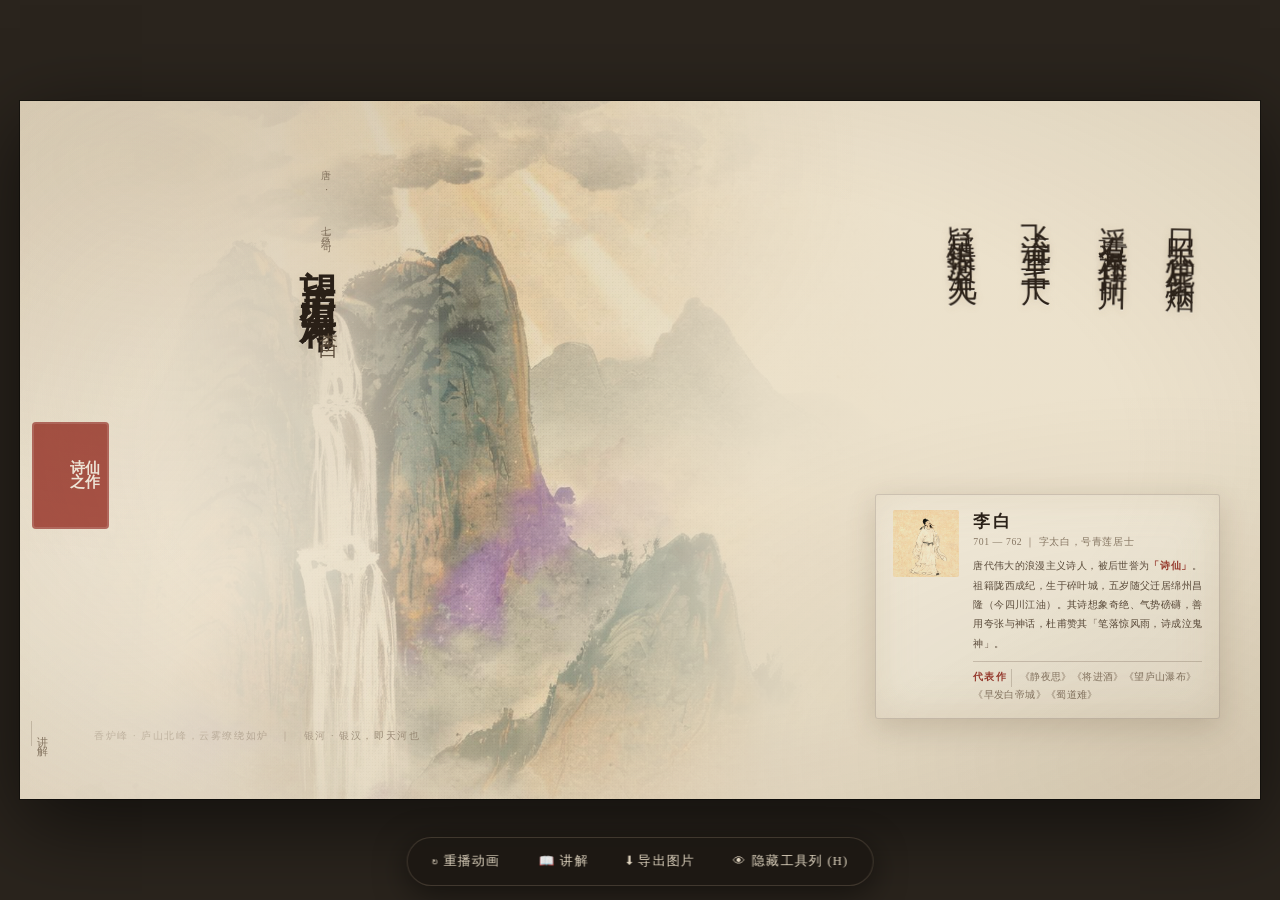
==== index.html @ 8232c8f0 "feat: 中国古诗词展示页面 —— AI 出图 + CSS 竖排 + 内联物理引擎 ## 页面 - 单文件 index.html，无构建、无依赖，浏览器打开即用 - 国潮宣纸质感水墨插画（Douba" ====
<!DOCTYPE html>
<html lang="zh-CN">
<head>
<meta charset="UTF-8">
<meta name="viewport" content="width=device-width, initial-scale=1.0">
<link rel="icon" type="image/png" href="favicon.png">
<title>望庐山瀑布 · 唐·李白</title>
<style>
/* ══════════════════════════════════════════════════════════
   《望庐山瀑布》古诗学习页面
   复刻风格：国潮宣纸质感水墨插画 + 传统竖排排版
   生成方式：Doubao-Seedream 5.0 出图 + HTML/CSS 合成
   ══════════════════════════════════════════════════════════ */

@font-face { font-family: 'NotoSerifSC'; src: local('Noto Serif CJK SC'), local('Noto Serif CJK SC Regular'); }

:root {
  --ink:        #2b2118;   /* 主墨色 */
  --ink-light:  #5c4d3c;   /* 浅墨 */
  --ink-faint:  #8a7a66;   /* 淡墨 */
  --paper:      #ece2cd;   /* 宣纸米黄 */
  --paper-warm: #e8dcc4;
  --seal:       #9c3b2e;   /* 朱砂印泥 */
  --gold:       #b08d4f;   /* 赭金 */
  --line:       rgba(80, 62, 44, 0.22);
}

* { margin: 0; padding: 0; box-sizing: border-box; }

html, body {
  width: 100%;
  background: #2a241d;
  font-family: 'SimSun', '宋体', 'Songti SC', 'STSong', 'Noto Serif CJK SC', 'Noto Serif SC', serif;
  -webkit-font-smoothing: antialiased;
}
/* 只有 body 负责居中，html 不设 min-height（否则会多出滚动余量） */
body {
  min-height: 100vh;
  display: flex; align-items: center; justify-content: center;
  padding: 20px;
  overflow-x: hidden;
}

/* ── 主画布：16:9 古籍横卷 ────────────────────────────── */
.stage {
  position: relative;
  /* 同时受宽和高约束：既能铺满宽屏，也不至于在矮屏上溢出 */
  width: min(1600px, 100%, (100vh - 40px) * 16 / 9);
  aspect-ratio: 16 / 9;
  background: var(--paper);
  overflow: hidden;
  box-shadow: 0 24px 80px rgba(0,0,0,.6), 0 0 0 1px rgba(0,0,0,.4);
  /* 宣纸颗粒纹理 */
  background-image:
    radial-gradient(rgba(140,120,90,.09) 1px, transparent 1px),
    radial-gradient(rgba(160,140,110,.07) 1px, transparent 1px),
    linear-gradient(105deg, rgba(214,199,172,.5), rgba(236,226,205,.2) 40%, rgba(216,200,172,.45));
  background-size: 3px 3px, 7px 7px, 100% 100%;
  background-position: 0 0, 2px 3px, 0 0;
}

/* 纸张纤维 + 做旧晕染 */
.stage::before {
  content: ''; position: absolute; inset: 0; pointer-events: none; z-index: 6;
  background:
    radial-gradient(ellipse at 12% 8%,  rgba(150,120,80,.16), transparent 45%),
    radial-gradient(ellipse at 92% 96%, rgba(120,100,70,.14), transparent 40%),
    radial-gradient(ellipse at 50% 50%, transparent 55%, rgba(120,100,70,.10) 100%);
  mix-blend-mode: multiply;
}

/* ── 插画层 ──────────────────────────────────────────── */
.art {
  position: absolute; inset: 0; z-index: 1;
  background-image: url('assets/main2.jpeg');
  background-size: 118% auto;          /* 放大并右移，把山峰主体推到中右 */
  background-position: 58% 34%;
  /* 让插画与纸张融为一体 */
  opacity: .92;
  mix-blend-mode: multiply;
  /* Ken Burns 缓慢推近 */
  animation: kenburns 38s ease-in-out infinite alternate;
}
@keyframes kenburns {
  from { transform: scale(1)     translate(0, 0); }
  to   { transform: scale(1.045) translate(-0.5%, -0.7%); }
}

/* 插画左缘渐隐（给标题让位）＋ 右半渐隐（给诗句让位） */
.art-veil {
  position: absolute; inset: 0; z-index: 2; pointer-events: none;
  background:
    linear-gradient(to right,
      rgba(236,226,205,.97) 0%,
      rgba(236,226,205,.86) 12%,
      rgba(236,226,205,.40) 24%,
      transparent 36%,
      transparent 40%,
      rgba(236,226,205,.45) 50%,
      rgba(236,226,205,.86) 60%,
      rgba(236,226,205,.97) 72%,
      rgba(236,226,205,.99) 100%),
    linear-gradient(to bottom,
      rgba(236,226,205,.45) 0%, transparent 13%,
      transparent 84%, rgba(236,226,205,.45) 100%);
}

/* ── 内容容器 ────────────────────────────────────────── */
.content { position: absolute; inset: 0; z-index: 5; display: flex; }

/* ══ 左区：标题落款区 ═════════════════════════════════ */
.left-panel {
  flex: 0 0 26%;
  padding: 4.6% 0 0 3.4%;
  display: flex; flex-direction: column;
  position: relative;
  z-index: 2;
}
/* 标题区背后的柔化纸色衬底，保证在插画上仍清晰 */
.left-panel::before {
  content: ''; position: absolute; inset: -12% -30% -10% -8%;
  background: radial-gradient(ellipse at 30% 42%, rgba(238,229,211,.90) 0%, rgba(238,229,211,.72) 42%, rgba(238,229,211,0) 78%);
  pointer-events: none; z-index: -1;
}

/* 竖排标题 */
.title-block { writing-mode: vertical-rl; text-orientation: upright; display: flex; gap: 0; }
.title-main {
  font-size: clamp(26px, 2.9vw, 48px);
  font-weight: 700;
  letter-spacing: .30em;
  color: var(--ink);
  text-shadow: 0 1px 0 rgba(255,255,255,.35), 0 2px 8px rgba(120,95,60,.14);
}
.title-sub {
  font-size: clamp(10px, 0.82vw, 14px);
  letter-spacing: .55em;
  color: var(--ink-faint);
  margin-right: .9em;
  align-self: flex-start;
  padding-top: .3em;
}

/* 作者落款 */
.author-line {
  writing-mode: vertical-rl;
  margin-top: 1.1em;
  font-size: clamp(15px, 1.5vw, 24px);
  letter-spacing: .42em;
  color: var(--ink-light);
}

/* 朱砂印章 */
.seal {
  position: absolute;
  left: 3.6%; top: 46%;
  width: clamp(38px, 3.9vw, 62px);
  aspect-ratio: 1;
  background: var(--seal);
  border-radius: 4px;
  display: grid; grid-template-columns: 1fr 1fr; gap: 0;
  padding: 12%;
  box-shadow: inset 0 0 0 2px rgba(255,255,255,.14);
  opacity: .86;
  z-index: 3;
}
.seal span {
  font-size: clamp(11px, 1.15vw, 19px);
  font-weight: 700;
  color: #f4ece0;
  display: flex; align-items: center; justify-content: center;
  line-height: 1;
}

/* ══ 右区：竖排诗句 ═══════════════════════════════════ */
.right-panel {
  flex: 1;
  padding: 8.2% 5.2% 0 0;
  display: flex; flex-direction: column; align-items: flex-end;
  justify-content: flex-start;
}

/* 诗句容器：4 列并排，从右往左读 */
.poem {
  display: flex;
  flex-direction: row-reverse;   /* 第一列在最右 */
  align-items: flex-start;
  gap: clamp(16px, 2.2vw, 42px); /* 列间距 */
}
/* 每列 = 一句诗 —— 可独立拖拽的物理单元 */
.col {
  display: flex;
  flex-direction: column;
  gap: 0;
  cursor: grab;
  user-select: none;
  touch-action: none;            /* 触屏可拖 */
  will-change: transform;
  transform-origin: 50% 50%;
  /* 拖拽时抬起的手感 */
  transition: filter .3s ease;
}
.col:hover { filter: drop-shadow(0 4px 12px rgba(120,95,60,.30)); }
.col.dragging { cursor: grabbing; filter: drop-shadow(0 10px 26px rgba(90,70,45,.42)); }
.col.dragging .line { animation: none; }   /* 拖拽时停掉浮现动画，避免冲突 */

.line {
  writing-mode: vertical-rl;     /* 单行竖排 */
  text-orientation: upright;
  font-size: clamp(22px, 2.35vw, 40px);
  letter-spacing: .30em;
  color: var(--ink);
  font-weight: 500;
  text-shadow: 0 1px 0 rgba(255,255,255,.45), 0 2px 10px rgba(140,110,70,.16);
  pointer-events: none;          /* 事件交给 .col 处理 */
}
/* 入场浮现动画（用 class 控制，避免与拖拽 transform 冲突） */
.line.ink-in {
  animation: inkIn .88s cubic-bezier(.22,.68,.36,1) both;
}
.col:nth-child(1) .line.ink-in { animation-delay: .35s; }
.col:nth-child(2) .line.ink-in { animation-delay: .95s; }
.col:nth-child(3) .line.ink-in { animation-delay: 1.55s; }
.col:nth-child(4) .line.ink-in { animation-delay: 2.15s; }

@keyframes inkIn {
  from { opacity: 0; filter: blur(7px); transform: translateY(-9px); }
  to   { opacity: 1; filter: blur(0);   transform: translateY(0); }
}

/* 诗句下标小字注释 */
.gloss {
  position: absolute;
  left: 3.4%; bottom: 7.5%;
  margin-left: 3.2em;                 /* 让开「讲解」按钮 */
  font-size: clamp(10px, 0.78vw, 13px);
  letter-spacing: .16em;
  color: var(--ink-faint);
  opacity: .8;
  line-height: 2;
  text-align: left;
  z-index: 3;
}

/* ══ 作者信息卡（右下 / 悬浮） ════════════════════════ */
.author-card {
  position: absolute;
  right: 3.2%; bottom: 6.5%;
  /* 桌面底部要留出居中工具列的高度，避免被压住 */
  margin-bottom: 34px;
  width: clamp(280px, 27vw, 440px);
  background: rgba(244, 236, 220, .94);
  border: 1px solid var(--line);
  border-radius: 3px;
  padding: 15px 17px 14px;
  box-shadow: 0 8px 30px rgba(90,70,45,.20), inset 0 0 40px rgba(200,180,145,.28);
  backdrop-filter: blur(3px);
  display: flex; gap: 14px;
  z-index: 4;
  opacity: 0;
  animation: cardIn .9s cubic-bezier(.22,.68,.36,1) 2.1s both;
}
/* 矮屏（≤780px 高，如 720p 笔记本）卡片再抬高一点 */
@media (max-height: 780px) and (min-width: 901px) {
  .author-card { bottom: 3%; margin-bottom: 46px; }
  .gloss { bottom: 2.5%; }
}
@keyframes cardIn {
  from { opacity: 0; transform: translateY(14px); }
  to   { opacity: 1; transform: translateY(0); }
}

.author-card img {
  width: clamp(52px, 5.2vw, 84px);
  height: auto;
  align-self: flex-start;
  filter: sepia(.12) contrast(1.03);
  /* 画像溶进纸面 */
  mix-blend-mode: multiply;
  border-radius: 2px;
  flex-shrink: 0;
}

.author-meta { flex: 1; min-width: 0; }
.author-name {
  font-size: clamp(15px, 1.32vw, 21px);
  font-weight: 700;
  letter-spacing: .14em;
  color: var(--ink);
  margin-bottom: 3px;
}
.author-dates {
  font-size: clamp(9.5px, 0.76vw, 11.5px);
  letter-spacing: .06em;
  color: var(--ink-faint);
  margin-bottom: 7px;
}
.author-desc {
  font-size: clamp(10px, 0.80vw, 12.5px);
  line-height: 1.9;
  color: var(--ink-light);
  letter-spacing: .03em;
  text-align: justify;
  margin-bottom: 8px;
}
.author-desc b {
  color: var(--seal);
  font-weight: 700;
  letter-spacing: .06em;
}
/* 代表作一行 */
.author-works {
  font-size: clamp(9.5px, 0.74vw, 11.5px);
  line-height: 1.85;
  color: var(--ink-faint);
  letter-spacing: .04em;
  padding-top: 7px;
  border-top: 1px solid var(--line);
}
.works-label {
  display: inline-block;
  color: var(--seal);
  font-weight: 700;
  letter-spacing: .12em;
  margin-right: .5em;
  padding-right: .5em;
  border-right: 1px solid var(--line);
}

/* ── 讲解文案收起在左下（点击展开） ─────────────────── */
.notes-toggle {
  position: absolute; left: 3.4%; bottom: 7.5%;
  writing-mode: vertical-rl;
  font-size: clamp(11px, 0.86vw, 14px);
  letter-spacing: .34em;
  color: var(--ink-faint);
  cursor: pointer;
  user-select: none;
  padding: .5em .3em;
  border-left: 1px solid var(--line);
  transition: color .25s, border-color .25s;
  z-index: 3;
}
.notes-toggle:hover { color: var(--seal); border-color: var(--seal); }

.notes-panel {
  position: absolute; inset: 0; z-index: 20;
  background: rgba(238, 229, 211, .985);
  padding: 4.5% 5.5%;
  overflow-y: auto;
  opacity: 0; visibility: hidden;
  transition: opacity .42s ease, visibility .42s;
}
.notes-panel.show { opacity: 1; visibility: visible; }

.notes-inner { max-width: 1180px; margin: 0 auto; }

.notes-title {
  font-size: clamp(19px, 1.85vw, 30px);
  font-weight: 700; letter-spacing: .22em;
  color: var(--ink);
  border-bottom: 2px solid var(--line);
  padding-bottom: .5em; margin-bottom: 1.5em;
}
.notes-grid {
  display: grid;
  grid-template-columns: repeat(auto-fit, minmax(250px, 1fr));
  gap: 1.6em 2.4em;
}
.note-item h4 {
  font-size: clamp(13px, 1.06vw, 16px);
  color: var(--seal);
  letter-spacing: .18em;
  margin-bottom: .55em;
  font-weight: 700;
}
.note-item h4::before { content: '▪ '; color: var(--gold); }
.note-item p {
  font-size: clamp(12px, 0.98vw, 14.5px);
  line-height: 2.05;
  color: var(--ink-light);
  letter-spacing: .035em;
  text-align: justify;
}
.note-item p em {
  font-style: normal; color: var(--ink);
  font-weight: 600;
  border-bottom: 1px solid rgba(176,141,79,.5);
}

.notes-close {
  position: absolute; top: 3.2%; right: 3.4%;
  font-size: clamp(13px, 1.05vw, 17px);
  letter-spacing: .2em;
  color: var(--ink-faint);
  cursor: pointer; user-select: none;
  padding: .35em .8em;
  border: 1px solid var(--line);
  border-radius: 2px;
  background: transparent;
  font-family: inherit;
  transition: all .24s;
}
.notes-close:hover { color: var(--seal); border-color: var(--seal); background: rgba(156,59,46,.06); }

/* ── 底部操作栏（页面工具，不参与录屏画面） ─────────── */
.toolbar {
  position: fixed; bottom: 14px; left: 50%; transform: translateX(-50%);
  z-index: 100;
  display: flex; gap: 8px;
  background: rgba(28,24,19,.86);
  border: 1px solid rgba(190,170,140,.22);
  border-radius: 999px;
  padding: 7px 9px;
  backdrop-filter: blur(10px);
  box-shadow: 0 8px 32px rgba(0,0,0,.5);
  transition: opacity .35s;
}
.toolbar.hide { opacity: 0; pointer-events: none; }
.toolbar button {
  font-family: inherit;
  font-size: 12.5px; letter-spacing: .1em;
  color: #e0d5c0;
  background: transparent;
  border: none; border-radius: 999px;
  padding: 8px 15px;
  cursor: pointer;
  transition: all .22s;
  white-space: nowrap;
}
.toolbar button:hover { background: rgba(190,160,110,.20); color: #fff; }
.toolbar button.active { background: rgba(176,141,79,.32); color: #fff; }

/* ══════════════════════════════════════════════════════════
   响应式
   ──────────────────────────────────────────────────────────
   ≥901px  : 横版（原桌面布局）
   ≤900px  : 竖版重排 —— 插画在上、诗句居中、作者卡在下
   ≤480px  : 小屏微调（字号/间距收紧）
   ══════════════════════════════════════════════════════════ */

/* ── 平板 / 手机（竖版重排） ── */
@media (max-width: 900px) {
  html, body { padding: 0; align-items: flex-start; }

  /* 舞台改为竖版，高度跟随内容，不再锁 9:16 */
  .stage {
    width: 100%;
    aspect-ratio: auto;
    min-height: 100vh;
    min-height: 100dvh;              /* 移动端地址栏兼容 */
    box-shadow: none;
    border-radius: 0;
    display: flex;
    flex-direction: column;
  }

  /* 插画铺满整个背景，重心上移 */
  .art {
    background-size: cover;
    background-position: 62% 18%;
    opacity: .85;
  }
  /* 竖版：上下渐隐，中部留白给文字 */
  .art-veil {
    background:
      linear-gradient(to bottom,
        rgba(236,226,205,.62) 0%,
        rgba(236,226,205,.30) 18%,
        rgba(236,226,205,.58) 42%,
        rgba(236,226,205,.90) 68%,
        rgba(236,226,205,.97) 100%),
      linear-gradient(to right,
        rgba(236,226,205,.22), transparent 30%, transparent 70%, rgba(236,226,205,.22));
  }

  /* 内容层改为纵向流式，不再绝对撑满 */
  .content {
    position: relative;
    inset: auto;
    display: block;
    padding: 0;
  }

  /* ── 左区 → 顶部标题区（横排居中） ── */
  .left-panel {
    flex: none;
    padding: 11vh 7vw 0;
    align-items: center;
    text-align: center;
    display: block;
  }
  .left-panel::before { inset: -20% -10% -20% -10%; }
  .title-block {
    writing-mode: horizontal-tb;      /* 竖排 → 横排 */
    text-orientation: mixed;
    justify-content: center;
    margin-bottom: 14px;
  }
  .title-main {
    font-size: clamp(30px, 8.6vw, 46px);
    letter-spacing: .14em;
    /* 竖排时的 letter-spacing 会让末字偏移，横排时补回来 */
    padding-left: .14em;
    white-space: nowrap;              /* 绝不允许标题折行 */
  }
  .title-sub {
    writing-mode: horizontal-tb;
    font-size: clamp(11px, 2.6vw, 14px);
    letter-spacing: .32em;
    margin: 0 0 8px;
    padding: 0;
    align-self: auto;
  }
  .author-line {
    writing-mode: horizontal-tb;
    margin-top: 0;
    font-size: clamp(14px, 3.6vw, 18px);
    letter-spacing: .32em;
    padding-left: .32em;
    display: block;
  }

  /* 印章：竖版下移到标题下方右侧，避开标题文字 */
  .seal {
    position: absolute;
    left: auto; right: 8vw; top: 14vh;
    width: clamp(38px, 10vw, 50px);
    opacity: .82;
  }
  .seal span { font-size: clamp(11px, 2.9vw, 14px); }

  /* 讲解按钮：标题下方居中 */
  .notes-toggle {
    position: static;
    left: auto; bottom: auto;
    margin: 16px auto 0;
    display: inline-block;
    font-size: 13px;
    padding: 8px 20px;
  }

  /* ── 右区 → 诗句区（竖排，居中，4 列并排） ── */
  .right-panel {
    flex: none;
    padding: 3.5vh 4vw 2vh;
    align-items: center;
    justify-content: center;
    display: flex;
  }
  .poem {
    gap: clamp(10px, 3.4vw, 26px);
    justify-content: center;
    /* 竖版下诗句整体上移一点，避开下方作者卡 */
    padding: 0;
  }
  .line {
    font-size: clamp(21px, 6.2vw, 34px);
    letter-spacing: .26em;
    /* 竖排首字与末字对齐修正 */
    padding-top: .26em;
  }
  /* 入场动画延迟缩短（小屏等待感太强） */
  .col:nth-child(1) .line.ink-in { animation-delay: .20s; }
  .col:nth-child(2) .line.ink-in { animation-delay: .55s; }
  .col:nth-child(3) .line.ink-in { animation-delay: .90s; }
  .col:nth-child(4) .line.ink-in { animation-delay: 1.25s; }

  /* ── 作者卡 → 底部通栏 ── */
  .author-card {
    position: relative;
    inset: auto;
    left: auto; right: auto; bottom: auto;
    width: auto;
    /* 底部留出工具列高度（约 56px）+ 安全区，避免被浮动工具列压住 */
    margin: 4.5vh 6vw calc(72px + env(safe-area-inset-bottom, 0px));
    padding: 14px 15px 13px;
    gap: 12px;
    opacity: 1;                        /* 移动端不做延迟动画，避免空白 */
    animation: cardInMobile .6s ease .3s both;
  }
  .author-card img {
    width: clamp(58px, 17vw, 76px);
  }
  .author-name { font-size: clamp(16px, 4.4vw, 19px); }
  .author-dates { font-size: clamp(10px, 2.7vw, 12px); }
  .author-desc {
    font-size: clamp(11px, 3.1vw, 13px);
    line-height: 1.85;
    text-align: left;                  /* 小屏两端对齐会拉出大空隙 */
  }
  .author-works { font-size: clamp(10px, 2.7vw, 12px); }

  /* ── 注解小字 → 作者卡上方（作为诗句脚注，紧贴卡片） ── */
  .gloss {
    position: static;
    margin: 2.5vh 6vw 10px;
    text-align: center;
    font-size: clamp(10px, 2.6vw, 12px);
    letter-spacing: .08em;
    line-height: 1.9;
    opacity: .72;
  }
  /* 作者卡：底部留够固定工具列（46px 圆钮 + 14px 边距）的安全距离 */
  .author-card {
    margin: 0 6vw calc(76px + env(safe-area-inset-bottom, 0px));
  }

  /* 讲解面板：移动端全屏 */
  .notes-panel { padding: 22px 18px 40px; }
  .notes-inner { max-height: none; }
  .notes-grid { grid-template-columns: 1fr; gap: 14px; }
  .notes-title { font-size: clamp(19px, 5.4vw, 24px); }
  .note-item h4 { font-size: clamp(14px, 3.9vw, 16px); }
  .note-item p { font-size: clamp(12px, 3.3vw, 14px); line-height: 1.95; text-align: left; }

  /* 工具列：移动端默认收起成一个小圆钮，点开才展开
     —— 避免 fixed 悬浮层压住滚动中的内容 */
  .toolbar {
    left: auto;
    right: 14px;
    bottom: calc(14px + env(safe-area-inset-bottom, 0px));
    transform: none;
    padding: 0;
    width: 46px; height: 46px;
    border-radius: 50%;
    overflow: hidden;
    justify-content: center;
    align-items: center;
    gap: 0;
    transition: width .28s cubic-bezier(.4,0,.2,1),
                height .28s cubic-bezier(.4,0,.2,1),
                border-radius .28s ease, opacity .3s;
  }
  /* 展开态 */
  .toolbar.open {
    width: auto; height: auto;
    border-radius: 999px;
    padding: 7px 10px;
    gap: 4px;
    max-width: calc(100vw - 24px);
    flex-wrap: wrap;
    justify-content: flex-end;
  }
  .toolbar button {
    font-size: 12px;
    padding: 8px 12px;
    letter-spacing: .04em;
  }
  /* 收起态：只显示"隐藏工具列"作为开合钮 */
  .toolbar:not(.open) button { display: none; }
  .toolbar:not(.open) button#btnHide { display: block; padding: 0; width: 46px; height: 46px;
    border-radius: 50%; font-size: 19px; line-height: 1; }
  .toolbar:not(.open) button#btnHide::after { content: '⚙'; }
  .toolbar:not(.open) button#btnHide { font-size: 0; }
  .toolbar.open button#btnHide { font-size: 12px; }
  /* 展开态里的关闭按钮改文案 */
  .toolbar.open #btnHide { order: 99; }
}

@keyframes cardInMobile {
  from { opacity: 0; transform: translateY(16px); }
  to   { opacity: 1; transform: translateY(0); }
}

/* ── 小屏手机微调 ── */
@media (max-width: 480px) {
  .left-panel { padding-top: 9vh; }
  .title-main { font-size: clamp(28px, 8.2vw, 38px); }
  .seal { right: 6vw; top: 13vh; width: clamp(34px, 9.4vw, 44px); }
  .line { font-size: clamp(19px, 6.6vw, 27px); letter-spacing: .22em; }
  .poem { gap: clamp(6px, 2.6vw, 16px); }
  .author-card { margin: 0 5vw calc(72px + env(safe-area-inset-bottom, 0px)); padding: 12px; }
  .author-desc { font-size: 11.5px; }
}

/* ── 横屏手机（矮视口）：压缩纵向留白 ── */
@media (max-width: 900px) and (max-height: 500px) and (orientation: landscape) {
  .left-panel { padding-top: 5vh; }
  .title-main { font-size: clamp(24px, 6vh, 36px); }
  .author-card { margin: 3vh 6vw 3vh; }
  .author-desc { display: none; }      /* 矮屏优先保住诗句 */
}

</style>
</head>
<body>

<div class="stage" id="stage">

  <!-- 插图层 -->
  <div class="art"></div>
  <div class="art-veil"></div>

  <div class="content">

    <!-- 左：标题区 -->
    <div class="left-panel">
      <div class="title-block">
        <div class="title-sub">唐 · 七言绝句</div>
        <div class="title-main">望庐山瀑布</div>
      </div>
      <div class="author-line">李白</div>

      <div class="seal" title="印章"><span>诗</span><span>仙</span><span>之</span><span>作</span></div>

      <div class="notes-toggle" id="notesToggle">讲 解</div>
    </div>

    <!-- 右：竖排诗句 -->
    <div class="right-panel">
      <div class="poem">
        <div class="col"><div class="line">日照香炉生紫烟</div></div>
        <div class="col"><div class="line">遥看瀑布挂前川</div></div>
        <div class="col"><div class="line">飞流直下三千尺</div></div>
        <div class="col"><div class="line">疑是银河落九天</div></div>
      </div>
    </div>

  </div>

  <!-- 作者卡：李白简介 -->
  <div class="author-card">
    <img src="assets/portrait.jpeg" alt="李白画像">
    <div class="author-meta">
      <div class="author-name">李白</div>
      <div class="author-dates">701 — 762 ｜ 字太白，号青莲居士</div>
      <div class="author-desc">
        唐代伟大的浪漫主义诗人，被后世誉为<b>「诗仙」</b>。祖籍陇西成纪，生于碎叶城，五岁随父迁居绵州昌隆（今四川江油）。其诗想象奇绝、气势磅礴，善用夸张与神话，杜甫赞其「笔落惊风雨，诗成泣鬼神」。
      </div>
      <div class="author-works">
        <span class="works-label">代表作</span>
        《静夜思》《将进酒》《望庐山瀑布》《早发白帝城》《蜀道难》
      </div>
    </div>
  </div>

  <!-- 注解小字 -->
  <div class="gloss">
    香炉峰 · 庐山北峰，云雾缭绕如炉　｜　银河 · 银汉，即天河也
  </div>

  <!-- 讲解面板 -->
  <div class="notes-panel" id="notesPanel">
    <button class="notes-close" id="notesClose">✕ 关闭</button>
    <div class="notes-inner">
      <div class="notes-title">望庐山瀑布 · 讲解</div>
      <div class="notes-grid">

        <div class="note-item">
          <h4>创作背景</h4>
          <p>此诗约作于唐玄宗开元十三年（725年）前后，李白出游金陵途中初游庐山时所作。当时李白二十六岁，正值<b>「仗剑去国，辞亲远游」</b>的青年时期，胸怀壮志，笔下尽是豪迈奔放之气。</p>
        </div>

        <div class="note-item">
          <h4>逐句赏析 · 日照香炉生紫烟</h4>
          <p>「香炉」指庐山<b>香炉峰</b>，因峰形圆耸、云雾缭绕似香炉而得名。「生紫烟」三字最妙：日光照射水气，折射出紫色雾霭，既是实景观察，又添<b>仙气氤氲</b>的神秘感，为瀑布出场铺垫氛围。</p>
        </div>

        <div class="note-item">
          <h4>遥看瀑布挂前川</h4>
          <p>一个<b>「挂」</b>字是诗眼。瀑布本是流动的，遥望之下却如一幅白练静悬于山川之间，以静写动，化动为静，把瀑布的<b>磅礴气势凝固成画</b>。视角由远及近，镜头感极强。</p>
        </div>

        <div class="note-item">
          <h4>飞流直下三千尺</h4>
          <p>「飞流」状水势之急，「直下」写山势之陡，「三千尺」是<b>极度夸张</b>。三个词一气贯下，如瀑布倾泻，语速与水速同频。这是李白最擅长的<b>数字夸张法</b>——不写实，却更真实。</p>
        </div>

        <div class="note-item">
          <h4>疑是银河落九天</h4>
          <p>全诗最惊艳的一笔。从「写实」陡然跃入<b>神话想象</b>：这瀑布莫非是天上的银河倾泻而下？一「疑」字将现实与幻境缝合，把物理景观升格为宇宙奇观。这种<b>由实入虚</b>的手法，正是李白浪漫主义的标志。</p>
        </div>

        <div class="note-item">
          <h4>艺术特色</h4>
          <p>全诗四句二十八字，却完成了<b>「香炉峰—瀑布—银河」</b>三重空间的跃迁，由人间到天上。语言极简，全靠想象撑起格局。苏轼评：「帝遣银河一脉垂，古来唯有谪仙词。」可见后世推崇之盛。</p>
        </div>

        <div class="note-item">
          <h4>拓展 · 李白写水的名句</h4>
          <p>「君不见黄河之水天上来，奔流到海不复回」（《将进酒》）<br>「天门中断楚江开，碧水东流至此回」（《望天门山》）<br>「桃花潭水深千尺，不及汪伦送我情」（《赠汪伦》）<br>他写水，永远带着<b>冲破束缚的力量感</b>。</p>
        </div>

        <div class="note-item">
          <h4>朗读要点</h4>
          <p>节奏：<b>日照／香炉／生／紫烟</b>（2-2-1-2）。<br>重音落在<b>「生」「挂」「下」「落」</b>四个动词上——它们是全诗的骨架。<br>末句「疑是银河落九天」需缓读、上扬，读出那份<b>惊叹与神往</b>。</p>
        </div>

      </div>
    </div>
  </div>

</div>

<!-- 页面工具（录屏时按 H 隐藏） -->
<div class="toolbar" id="toolbar">
  <button id="btnReplay">↻ 重播动画</button>
  <button id="btnNotes">📖 讲解</button>
  <button id="btnShot">⬇ 导出图片</button>
  <button id="btnHide">👁 隐藏工具列 (H)</button>
</div>

<script>
const stage = document.getElementById('stage');
const notesPanel = document.getElementById('notesPanel');

/* ══════════════════════════════════════════════════════════
   诗句「春风拂柳」物理引擎
   ──────────────────────────────────────────────────────────
   关键设计：不再是单纯的弹簧回弹（那是指数衰减正弦波，机械生硬）。
   改成「柳枝」模型 —— 两条驱动力叠加：

   1) 常驻微风 (breeze)：低频正弦外驱力，永不停止。
      就像柳条在春风里永远在轻轻摆 —— 幅度小、周期长、连绵不断。
   2) 每列独立相位 (phase)：4 列相位错开 π/2。
      这是"柳浪"感的关键 —— 若同相，就会像一块板子整体平移，机械感极强。

   拖动时：手就是风，直接跟手，并按拖动速度产生柔性弯曲（rotate）。
   松手后：回到微风状态 —— 惯性残余会先荡两下，然后被微风接管，
           永远轻柔地飘，而不是"啪"一下弹回死板。
   ══════════════════════════════════════════════════════════ */

class PoemPhysics {
  constructor(el, index = 0, total = 4) {
    this.el = el;
    this.x = 0; this.y = 0; this.rot = 0;          // 相对原位的偏移/旋转
    this.vx = 0; this.vy = 0; this.vrot = 0;       // 速度
    this.dragging = false;
    this.ptrId = null;
    this.lastX = 0; this.lastY = 0; this.lastT = 0;
    this.t = 0;                                     // 本列自己的时间轴

    /* ── 柳枝手感参数（想调手感主要动这里） ── */
    this.STIFF = 0.045;       // 回位弹簧刚度：小 = 软，像柳条
    this.DAMP  = 0.955;       // 阻尼：大 = 飘得久（0.99 会飘太久）
    this.ROT_K = 0.020;       // 旋转回正刚度
    this.ROT_D = 0.965;       // 旋转阻尼
    this.MAX_ROT = 9;         // 最大倾角（春风拂柳不需要大角度）
    this.MAX_OFF = 150;       // 最大位移

    // 握持弯曲：拖动时按"横向加速度"弯曲，而不是按位移
    this.BEND_GAIN = 38;
    this.BEND_MAX  = 14;
    this.bend = 0;            // 当前弯曲角（度）

    // 微风：低频、幅度小、各有相位
    this.BREEZE_AMP_X   = 5.2;   // 横向摆幅 px
    this.BREEZE_AMP_Y   = 2.6;   // 纵向摆幅 px
    this.BREEZE_AMP_ROT = 1.6;   // 摆动角度 deg
    this.BREEZE_T = 7.5;         // 主周期（秒）—— 越大越慢越柔
    this.phase = (index / total) * Math.PI * 1.5;  // 每列错相位
    this.phase2 = index * 1.7;                     // 次级相位（避免完全规律）

    // 鼠标靠近时的"被风吹"响应
    this.pointer = { x: -9999, y: -9999, active: false };

    el.addEventListener('pointerdown', e => this.down(e));
  }

  /* 微风外驱力 */
  breeze() {
    const w = (Math.PI * 2) / this.BREEZE_T;
    // 主波 + 一个更慢的次波（叠加产生"不重复"的自然感）
    return {
      x: Math.sin(this.t * w + this.phase) * this.BREEZE_AMP_X
       + Math.sin(this.t * w * 0.43 + this.phase2) * this.BREEZE_AMP_X * 0.35,
      y: Math.sin(this.t * w * 1.31 + this.phase + 1.1) * this.BREEZE_AMP_Y,
      rot: Math.sin(this.t * w * 0.83 + this.phase) * this.BREEZE_AMP_ROT
    };
  }

  down(e) {
    e.preventDefault();
    this.dragging = true;
    this.ptrId = e.pointerId;
    this.el.setPointerCapture(e.pointerId);
    this.el.classList.add('dragging');
    this.lastX = e.clientX; this.lastY = e.clientY; this.lastT = performance.now();
    this.vx = 0; this.vy = 0; this.vrot = 0;
    this._move = ev => this.move(ev);
    this._up   = ev => this.up(ev);
    window.addEventListener('pointermove', this._move);
    window.addEventListener('pointerup', this._up);
    window.addEventListener('pointercancel', this._up);
  }

  move(e) {
    if (!this.dragging || e.pointerId !== this.ptrId) return;
    const dx = e.clientX - this.lastX;
    const dy = e.clientY - this.lastY;
    const dt = Math.max(1, performance.now() - this.lastT);

    this.x += dx; this.y += dy;

    // 速度平滑（低通滤波，避免抖动被放大）
    this.vx = this.vx * 0.6 + (dx / dt * 16) * 0.4;
    this.vy = this.vy * 0.6 + (dy / dt * 16) * 0.4;

    // 握持弯曲：按横向速度弯曲，越急弯得越大（像拿着柳枝末端晃动）
    const targetBend = Math.max(-this.BEND_MAX,
                        Math.min(this.BEND_MAX, this.vx / 16 * this.BEND_GAIN * 0.5));
    this.bend += (targetBend - this.bend) * 0.14;

    this.rot += (this.bend * 0.5 - this.rot) * 0.10;

    this.x = Math.max(-this.MAX_OFF, Math.min(this.MAX_OFF, this.x));
    this.y = Math.max(-this.MAX_OFF, Math.min(this.MAX_OFF, this.y));

    this.lastX = e.clientX; this.lastY = e.clientY; this.lastT = performance.now();
  }

  up(e) {
    if (e.pointerId !== this.ptrId) return;
    this.dragging = false;
    this.el.classList.remove('dragging');
    window.removeEventListener('pointermove', this._move);
    window.removeEventListener('pointerup', this._up);
    window.removeEventListener('pointercancel', this._up);
    // 松手：速度保留 → 先荡两下 → 微风接管，永不硬回弹
  }

  step(dtScale = 1) {
    this.t += (1 / 60) * dtScale;

    if (!this.dragging) {
      // 微风的目标偏移
      const b = this.breeze();

      // 把"微风目标"当作锚点：弹簧拉向 锚点+breeze，
      // 这样即使被拖走，回位过程也是被风吹着回去的，不是直线弹回。
      const anchorX = b.x, anchorY = b.y, anchorRot = b.rot;

      this.vx += (anchorX - this.x) * this.STIFF;
      this.vy += (anchorY - this.y) * this.STIFF;
      this.vrot += (anchorRot + this.bend - this.rot) * this.ROT_K;

      this.vx *= this.DAMP; this.vy *= this.DAMP; this.vrot *= this.ROT_D;

      this.x += this.vx; this.y += this.vy; this.rot += this.vrot;

      // 弯曲角缓慢归零
      this.bend *= 0.97;
      if (Math.abs(this.bend) < 0.01) this.bend = 0;
    } else {
      // 拖动中也让微风持续（手是主风，微风是底噪）
      const b = this.breeze();
      this.x += Math.sin(this.t * 2.2 + this.phase) * 0.06 * dtScale;
      this.y += Math.cos(this.t * 1.9 + this.phase) * 0.04 * dtScale;
    }

    this.el.style.transform =
      `translate3d(${this.x.toFixed(2)}px, ${this.y.toFixed(2)}px, 0) rotate(${this.rot.toFixed(3)}deg)`;
  }
}

// 初始化所有列（传入索引，让每列相位错开 → 柳浪感）
const colEls = [...document.querySelectorAll('.poem .col')];
const colPhys = colEls.map((el, i) => new PoemPhysics(el, i, colEls.length));

// 统一渲染循环（requestAnimationFrame 驱动，带 dt 归一化）
let _lastT = performance.now();
(function loop(now) {
  const dt = Math.min(50, now - _lastT) / 16.67;   // 归一化到 60fps 基准
  _lastT = now;
  for (const p of colPhys) p.step(dt);
  requestAnimationFrame(loop);
})(_lastT);

/* ── 鼠标靠近：像一阵风扫过，被扫到的列轻摆一下（非硬推开） ── */
const poemEl = document.querySelector('.poem');
if (poemEl && window.matchMedia('(hover: hover)').matches) {
  poemEl.addEventListener('pointermove', e => {
    for (const p of colPhys) {
      if (p.dragging) continue;
      const r = p.el.getBoundingClientRect();
      const cx = r.left + r.width / 2, cy = r.top + r.height / 2;
      const dist = Math.hypot(e.clientX - cx, e.clientY - cy);
      if (dist < 260) {
        // 柔和的风力脉冲：越近越明显，但只是一次轻推，靠阻尼自然消散
        const f = (1 - dist / 260) ** 2 * 0.30;
        p.vx += (e.clientX < cx ? 1 : -1) * f * 0.9;
        p.vy += (e.clientY < cy ? 1 : -1) * f * 0.45;
        p.vrot += (e.clientX < cx ? 1 : -1) * f * 0.22;
      }
    }
  });
}

/* ── 讲解面板开关 ── */
function openNotes()  { notesPanel.classList.add('show'); }
function closeNotes() { notesPanel.classList.remove('show'); }
document.getElementById('notesToggle').onclick = openNotes;
document.getElementById('notesClose').onclick  = closeNotes;
document.getElementById('btnNotes').onclick    = () => notesPanel.classList.contains('show') ? closeNotes() : openNotes();

/* ── 重播墨迹浮现动画 ── */
function replayInk() {
  const lines = document.querySelectorAll('.line');
  lines.forEach(el => el.classList.remove('ink-in'));
  void document.body.offsetWidth;
  lines.forEach(el => el.classList.add('ink-in'));
  // 同时把物理状态复位
  for (const p of colPhys) { p.x = p.y = p.rot = 0; p.vx = p.vy = p.vrot = 0; }
}
document.getElementById('btnReplay').onclick = replayInk;

// 页面加载时启动浮现动画
window.addEventListener('load', () => {
  document.querySelectorAll('.line').forEach(el => el.classList.add('ink-in'));
});
// DOM 已就绪的情况兜底
if (document.readyState === 'complete') {
  document.querySelectorAll('.line').forEach(el => el.classList.add('ink-in'));
}

/* ── 隐藏工具列（录屏用） ── */
const toolbar = document.getElementById('toolbar');
const isMobile = () => window.matchMedia('(max-width: 900px)').matches;

document.getElementById('btnHide').onclick = () => {
  if (isMobile()) {
    // 移动端：这个按钮是工具列的开合钮（收起态=小圆钮，点开=展开）
    toolbar.classList.toggle('open');
    return;
  }
  toolbar.classList.add('hide');   // 桌面：整条隐藏，按 H 恢复
};

document.addEventListener('keydown', e => {
  const k = e.key.toLowerCase();
  if (k === 'h') toolbar.classList.toggle('hide');
  if (k === 'escape') { closeNotes(); toolbar.classList.remove('open'); }
  if (k === 'r') replayInk();
});

// 点击工具列外部自动收起（移动端）
document.addEventListener('pointerdown', e => {
  if (!isMobile() || !toolbar.classList.contains('open')) return;
  if (!toolbar.contains(e.target)) toolbar.classList.remove('open');
});

// 视口尺寸变化时重置状态，避免桌面/移动样式串味
window.addEventListener('resize', () => {
  toolbar.classList.toggle('hide', false);
  toolbar.classList.toggle('open', false);
});

/* ── 导出 PNG（用 SVG foreignObject 兜底，失败则提示截图） ── */
document.getElementById('btnShot').onclick = async () => {
  const btn = document.getElementById('btnShot');
  const old = btn.textContent;
  btn.textContent = '⏳ 导出中…';
  try {
    const w = stage.offsetWidth, h = stage.offsetHeight, dpr = 2;
    const canvas = document.createElement('canvas');
    canvas.width = w * dpr; canvas.height = h * dpr;
    const ctx = canvas.getContext('2d');
    ctx.fillStyle = '#ece2cd'; ctx.fillRect(0, 0, canvas.width, canvas.height);
    // 画插画
    await new Promise((res, rej) => {
      const im = new Image();
      im.crossOrigin = 'anonymous';
      im.onload = () => { ctx.drawImage(im, 0, 0, canvas.width, canvas.height); res(); };
      im.onerror = rej;
      im.src = 'assets/main2.jpeg';
    });
    ctx.save();
    ctx.globalAlpha = .30; ctx.fillStyle = '#ece2cd';
    ctx.fillRect(0, 0, canvas.width, canvas.height);
    ctx.restore();
    // 文字层交给浏览器渲染：改用 SVG foreignObject 更保真
    const svg = `<svg xmlns="http://www.w3.org/2000/svg" width="${w}" height="${h}">
      <foreignObject width="100%" height="100%">
        ${new XMLSerializer().serializeToString(stage.cloneNode(true))}
      </foreignObject></svg>`;
    const blob = new Blob([svg], {type: 'image/svg+xml'});
    const url = URL.createObjectURL(blob);
    const img2 = new Image();
    await new Promise((res, rej) => { img2.onload = res; img2.onerror = rej; img2.src = url; });
    ctx.drawImage(img2, 0, 0, canvas.width, canvas.height);
    URL.revokeObjectURL(url);
    const a = document.createElement('a');
    a.download = '望庐山瀑布.png';
    a.href = canvas.toDataURL('image/png');
    a.click();
    btn.textContent = '✓ 已导出';
  } catch (err) {
    console.warn(err);
    btn.textContent = '⚠ 请直接截图';
  }
  setTimeout(() => btn.textContent = old, 2200);
};

/* ── 让画面自适应窗口尺寸（用于录屏固定取景） ── */
console.log('%c《望庐山瀑布》古诗页面已就绪', 'color:#9c3b2e;font-size:15px;font-weight:bold');
console.log('按 H 隐藏工具列 ｜ 按 Esc 关闭讲解');
</script>
</body>
</html>
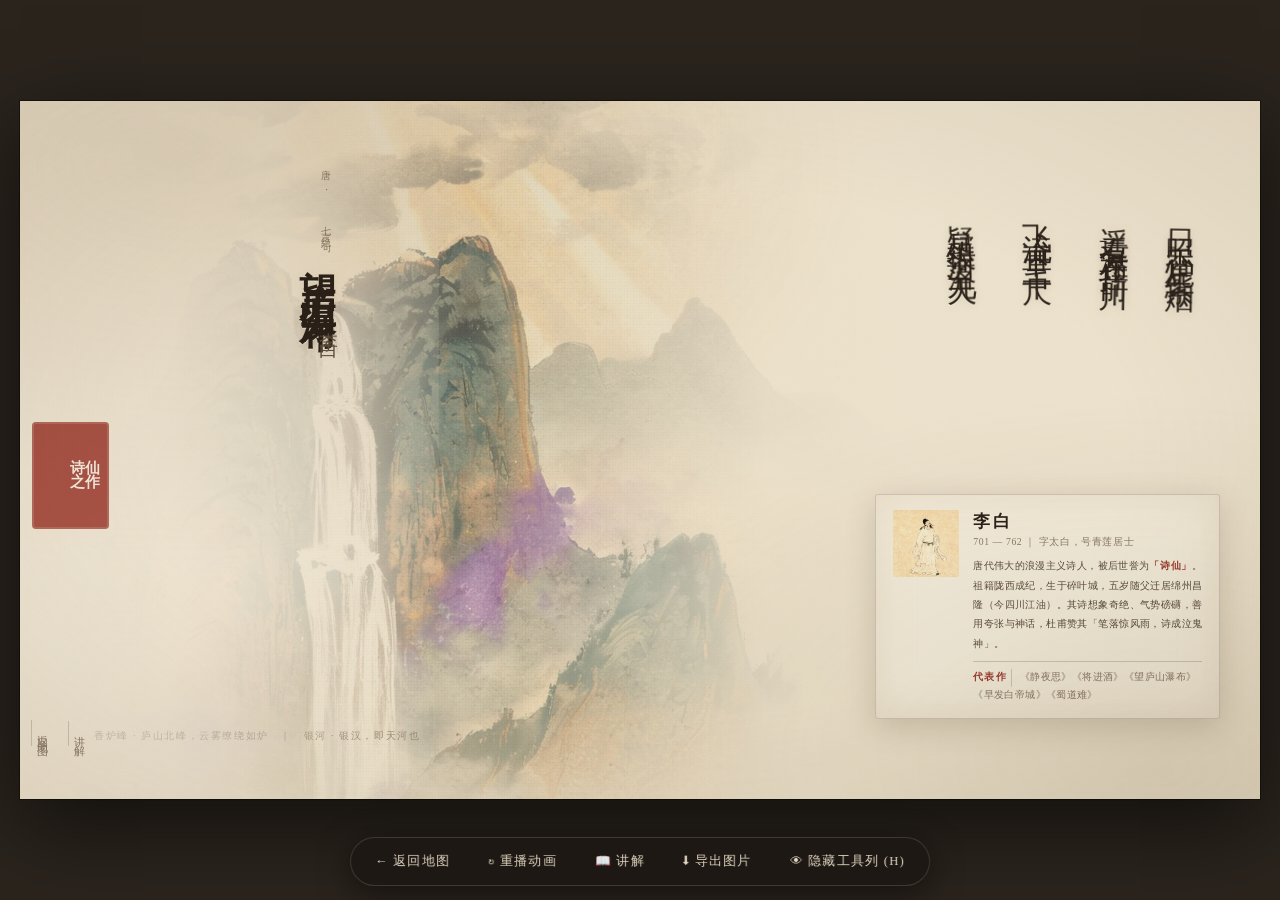
==== commit f8a48ffe: "feat: 增加诗文文化地图，并与望庐山瀑布诗页互跳 用示意轮廓标注庐山，诗页可返回地图；顺带收掉 README 里的原视频解析。  Co-authored-by: Cursor <cursorage" ====
--- a/index.html
+++ b/index.html
@@ -327,9 +327,15 @@
   border-right: 1px solid var(--line);
 }
 
-/* ── 讲解文案收起在左下（点击展开） ─────────────────── */
-.notes-toggle {
+/* ── 左下导航：返回地图 / 讲解 ───────────────────────── */
+.side-links {
   position: absolute; left: 3.4%; bottom: 7.5%;
+  z-index: 3;
+  display: flex;
+  gap: 14px;
+  align-items: flex-end;
+}
+.map-back, .notes-toggle {
   writing-mode: vertical-rl;
   font-size: clamp(11px, 0.86vw, 14px);
   letter-spacing: .34em;
@@ -339,9 +345,9 @@
   padding: .5em .3em;
   border-left: 1px solid var(--line);
   transition: color .25s, border-color .25s;
-  z-index: 3;
-}
-.notes-toggle:hover { color: var(--seal); border-color: var(--seal); }
+  text-decoration: none;
+}
+.map-back:hover, .notes-toggle:hover { color: var(--seal); border-color: var(--seal); }
 
 .notes-panel {
   position: absolute; inset: 0; z-index: 20;
@@ -417,7 +423,7 @@
   transition: opacity .35s;
 }
 .toolbar.hide { opacity: 0; pointer-events: none; }
-.toolbar button {
+.toolbar a, .toolbar button {
   font-family: inherit;
   font-size: 12.5px; letter-spacing: .1em;
   color: #e0d5c0;
@@ -427,8 +433,9 @@
   cursor: pointer;
   transition: all .22s;
   white-space: nowrap;
-}
-.toolbar button:hover { background: rgba(190,160,110,.20); color: #fff; }
+  text-decoration: none;
+}
+.toolbar a:hover, .toolbar button:hover { background: rgba(190,160,110,.20); color: #fff; }
 .toolbar button.active { background: rgba(176,141,79,.32); color: #fff; }
 
 /* ══════════════════════════════════════════════════════════
@@ -530,14 +537,22 @@
   }
   .seal span { font-size: clamp(11px, 2.9vw, 14px); }
 
-  /* 讲解按钮：标题下方居中 */
-  .notes-toggle {
+  /* 左下导航：标题下居中横排 */
+  .side-links {
     position: static;
     left: auto; bottom: auto;
     margin: 16px auto 0;
-    display: inline-block;
+    justify-content: center;
+    gap: 10px;
+  }
+  .map-back, .notes-toggle {
+    writing-mode: horizontal-tb;
+    letter-spacing: .18em;
     font-size: 13px;
-    padding: 8px 20px;
+    padding: 8px 16px;
+    border: 1px solid var(--line);
+    border-radius: 999px;
+    margin: 0;
   }
 
   /* ── 右区 → 诗句区（竖排，居中，4 列并排） ── */
@@ -642,13 +657,14 @@
     flex-wrap: wrap;
     justify-content: flex-end;
   }
-  .toolbar button {
+  .toolbar a, .toolbar button {
     font-size: 12px;
     padding: 8px 12px;
     letter-spacing: .04em;
   }
   /* 收起态：只显示"隐藏工具列"作为开合钮 */
-  .toolbar:not(.open) button { display: none; }
+  .toolbar:not(.open) button,
+  .toolbar:not(.open) a { display: none; }
   .toolbar:not(.open) button#btnHide { display: block; padding: 0; width: 46px; height: 46px;
     border-radius: 50%; font-size: 19px; line-height: 1; }
   .toolbar:not(.open) button#btnHide::after { content: '⚙'; }
@@ -704,7 +720,10 @@
 
       <div class="seal" title="印章"><span>诗</span><span>仙</span><span>之</span><span>作</span></div>
 
-      <div class="notes-toggle" id="notesToggle">讲 解</div>
+      <div class="side-links">
+        <a class="map-back" href="map.html">返回地图</a>
+        <div class="notes-toggle" id="notesToggle">讲 解</div>
+      </div>
     </div>
 
     <!-- 右：竖排诗句 -->
@@ -795,6 +814,7 @@
 
 <!-- 页面工具（录屏时按 H 隐藏） -->
 <div class="toolbar" id="toolbar">
+  <a href="map.html">← 返回地图</a>
   <button id="btnReplay">↻ 重播动画</button>
   <button id="btnNotes">📖 讲解</button>
   <button id="btnShot">⬇ 导出图片</button>
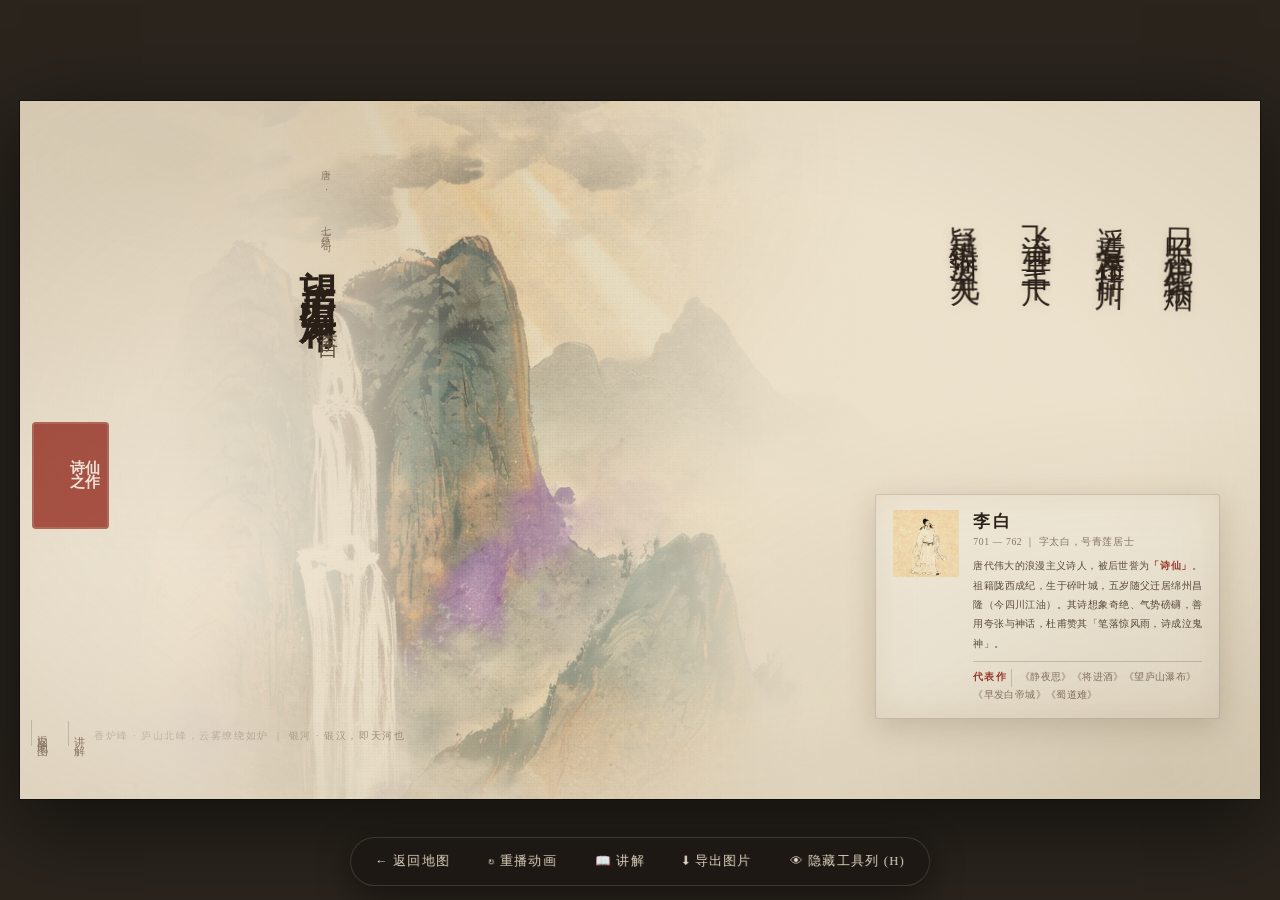
==== commit dad9144a: "fix: 调整诗页手机布局，避免印章遮挡按钮、注解贴底留白 Co-authored-by: Cursor <cursoragent@cursor.com>" ====
--- a/index.html
+++ b/index.html
@@ -142,6 +142,12 @@
 }
 
 /* 作者落款 */
+.byline {
+  display: flex;
+  flex-direction: column;
+  align-items: flex-end;
+  flex: 0 0 auto;
+}
 .author-line {
   writing-mode: vertical-rl;
   margin-top: 1.1em;
@@ -307,6 +313,7 @@
   color: var(--seal);
   font-weight: 700;
   letter-spacing: .06em;
+  white-space: nowrap;
 }
 /* 代表作一行 */
 .author-works {
@@ -448,18 +455,20 @@
 
 /* ── 平板 / 手机（竖版重排） ── */
 @media (max-width: 900px) {
-  html, body { padding: 0; align-items: flex-start; }
+  html, body { padding: 0; align-items: flex-start; overflow-x: hidden; }
 
   /* 舞台改为竖版，高度跟随内容，不再锁 9:16 */
   .stage {
     width: 100%;
     aspect-ratio: auto;
+    height: auto;
     min-height: 100vh;
     min-height: 100dvh;              /* 移动端地址栏兼容 */
     box-shadow: none;
     border-radius: 0;
     display: flex;
     flex-direction: column;
+    overflow: hidden;
   }
 
   /* 插画铺满整个背景，重心上移 */
@@ -492,7 +501,7 @@
   /* ── 左区 → 顶部标题区（横排居中） ── */
   .left-panel {
     flex: none;
-    padding: 11vh 7vw 0;
+    padding: calc(20px + env(safe-area-inset-top, 0px)) 6vw 0;
     align-items: center;
     text-align: center;
     display: block;
@@ -501,15 +510,18 @@
   .title-block {
     writing-mode: horizontal-tb;      /* 竖排 → 横排 */
     text-orientation: mixed;
+    display: flex;
+    flex-direction: column;
+    align-items: center;
     justify-content: center;
-    margin-bottom: 14px;
+    width: 100%;
+    margin-bottom: 10px;
   }
   .title-main {
-    font-size: clamp(30px, 8.6vw, 46px);
-    letter-spacing: .14em;
-    /* 竖排时的 letter-spacing 会让末字偏移，横排时补回来 */
-    padding-left: .14em;
-    white-space: nowrap;              /* 绝不允许标题折行 */
+    font-size: clamp(28px, 7.6vw, 42px);
+    letter-spacing: .12em;
+    padding-left: .12em;
+    white-space: nowrap;
   }
   .title-sub {
     writing-mode: horizontal-tb;
@@ -519,6 +531,16 @@
     padding: 0;
     align-self: auto;
   }
+  .byline {
+    display: flex;
+    flex-direction: row;
+    align-items: center;
+    justify-content: center;
+    gap: 10px;
+    margin: 2px 0 0;
+    flex: 0 0 auto;
+    width: 100%;
+  }
   .author-line {
     writing-mode: horizontal-tb;
     margin-top: 0;
@@ -528,21 +550,29 @@
     display: block;
   }
 
-  /* 印章：竖版下移到标题下方右侧，避开标题文字 */
+  /* 印章：落款旁小印，不再绝对定位以免压住按钮 */
   .seal {
-    position: absolute;
-    left: auto; right: 8vw; top: 14vh;
-    width: clamp(38px, 10vw, 50px);
-    opacity: .82;
-  }
-  .seal span { font-size: clamp(11px, 2.9vw, 14px); }
+    position: static;
+    left: auto; right: auto; top: auto;
+    margin: 0;
+    width: 36px;
+    height: 36px;
+    min-width: 36px;
+    min-height: 36px;
+    flex: 0 0 36px;
+    box-sizing: border-box;
+    padding: 5px;
+    opacity: .9;
+  }
+  .seal span { font-size: 9px; }
 
   /* 左下导航：标题下居中横排 */
   .side-links {
     position: static;
     left: auto; bottom: auto;
-    margin: 16px auto 0;
+    margin: 14px auto 0;
     justify-content: center;
+    align-items: center;
     gap: 10px;
   }
   .map-back, .notes-toggle {
@@ -558,7 +588,8 @@
   /* ── 右区 → 诗句区（竖排，居中，4 列并排） ── */
   .right-panel {
     flex: none;
-    padding: 3.5vh 4vw 2vh;
+    width: 100%;
+    padding: 18px 4vw 8px;
     align-items: center;
     justify-content: center;
     display: flex;
@@ -576,10 +607,29 @@
     padding-top: .26em;
   }
   /* 入场动画延迟缩短（小屏等待感太强） */
-  .col:nth-child(1) .line.ink-in { animation-delay: .20s; }
-  .col:nth-child(2) .line.ink-in { animation-delay: .55s; }
-  .col:nth-child(3) .line.ink-in { animation-delay: .90s; }
-  .col:nth-child(4) .line.ink-in { animation-delay: 1.25s; }
+  .col:nth-child(1) .line.ink-in { animation-delay: .08s; }
+  .col:nth-child(2) .line.ink-in { animation-delay: .18s; }
+  .col:nth-child(3) .line.ink-in { animation-delay: .28s; }
+  .col:nth-child(4) .line.ink-in { animation-delay: .38s; }
+
+  /* ── 注解：紧跟诗句，作为脚注 ── */
+  .gloss {
+    position: static;
+    left: auto; right: auto; bottom: auto;
+    margin: 2px auto 12px;
+    padding: 0 6vw;
+    max-width: 92vw;
+    text-align: center;
+    font-size: clamp(10px, 2.6vw, 12px);
+    letter-spacing: .08em;
+    line-height: 1.85;
+    opacity: .72;
+    display: flex;
+    flex-direction: column;
+    align-items: center;
+    gap: 2px;
+  }
+  .gloss-sep { display: none; }
 
   /* ── 作者卡 → 底部通栏 ── */
   .author-card {
@@ -587,12 +637,11 @@
     inset: auto;
     left: auto; right: auto; bottom: auto;
     width: auto;
-    /* 底部留出工具列高度（约 56px）+ 安全区，避免被浮动工具列压住 */
-    margin: 4.5vh 6vw calc(72px + env(safe-area-inset-bottom, 0px));
+    margin: 0 5vw calc(72px + env(safe-area-inset-bottom, 0px));
     padding: 14px 15px 13px;
     gap: 12px;
-    opacity: 1;                        /* 移动端不做延迟动画，避免空白 */
-    animation: cardInMobile .6s ease .3s both;
+    opacity: 1;
+    animation: cardInMobile .45s ease both;
   }
   .author-card img {
     width: clamp(58px, 17vw, 76px);
@@ -602,24 +651,11 @@
   .author-desc {
     font-size: clamp(11px, 3.1vw, 13px);
     line-height: 1.85;
-    text-align: left;                  /* 小屏两端对齐会拉出大空隙 */
+    text-align: left;
+    text-align-last: left;
+    letter-spacing: .02em;
   }
   .author-works { font-size: clamp(10px, 2.7vw, 12px); }
-
-  /* ── 注解小字 → 作者卡上方（作为诗句脚注，紧贴卡片） ── */
-  .gloss {
-    position: static;
-    margin: 2.5vh 6vw 10px;
-    text-align: center;
-    font-size: clamp(10px, 2.6vw, 12px);
-    letter-spacing: .08em;
-    line-height: 1.9;
-    opacity: .72;
-  }
-  /* 作者卡：底部留够固定工具列（46px 圆钮 + 14px 边距）的安全距离 */
-  .author-card {
-    margin: 0 6vw calc(76px + env(safe-area-inset-bottom, 0px));
-  }
 
   /* 讲解面板：移动端全屏 */
   .notes-panel { padding: 22px 18px 40px; }
@@ -675,18 +711,18 @@
 }
 
 @keyframes cardInMobile {
-  from { opacity: 0; transform: translateY(16px); }
+  from { opacity: .55; transform: translateY(12px); }
   to   { opacity: 1; transform: translateY(0); }
 }
 
 /* ── 小屏手机微调 ── */
 @media (max-width: 480px) {
-  .left-panel { padding-top: 9vh; }
+  .left-panel { padding-top: calc(16px + env(safe-area-inset-top, 0px)); }
   .title-main { font-size: clamp(28px, 8.2vw, 38px); }
-  .seal { right: 6vw; top: 13vh; width: clamp(34px, 9.4vw, 44px); }
+  .seal { position: static; right: auto; top: auto; width: 32px; height: 32px; min-width: 32px; min-height: 32px; flex-basis: 32px; margin: 0; }
   .line { font-size: clamp(19px, 6.6vw, 27px); letter-spacing: .22em; }
   .poem { gap: clamp(6px, 2.6vw, 16px); }
-  .author-card { margin: 0 5vw calc(72px + env(safe-area-inset-bottom, 0px)); padding: 12px; }
+  .author-card { margin: 0 4vw calc(72px + env(safe-area-inset-bottom, 0px)); padding: 12px; }
   .author-desc { font-size: 11.5px; }
 }
 
@@ -716,9 +752,10 @@
         <div class="title-sub">唐 · 七言绝句</div>
         <div class="title-main">望庐山瀑布</div>
       </div>
-      <div class="author-line">李白</div>
-
-      <div class="seal" title="印章"><span>诗</span><span>仙</span><span>之</span><span>作</span></div>
+      <div class="byline">
+        <div class="author-line">李白</div>
+        <div class="seal" title="印章"><span>诗</span><span>仙</span><span>之</span><span>作</span></div>
+      </div>
 
       <div class="side-links">
         <a class="map-back" href="map.html">返回地图</a>
@@ -736,6 +773,13 @@
       </div>
     </div>
 
+  </div>
+
+  <!-- 注解小字 -->
+  <div class="gloss">
+    <span>香炉峰 · 庐山北峰，云雾缭绕如炉</span>
+    <span class="gloss-sep">｜</span>
+    <span>银河 · 银汉，即天河也</span>
   </div>
 
   <!-- 作者卡：李白简介 -->
@@ -752,11 +796,6 @@
         《静夜思》《将进酒》《望庐山瀑布》《早发白帝城》《蜀道难》
       </div>
     </div>
-  </div>
-
-  <!-- 注解小字 -->
-  <div class="gloss">
-    香炉峰 · 庐山北峰，云雾缭绕如炉　｜　银河 · 银汉，即天河也
   </div>
 
   <!-- 讲解面板 -->
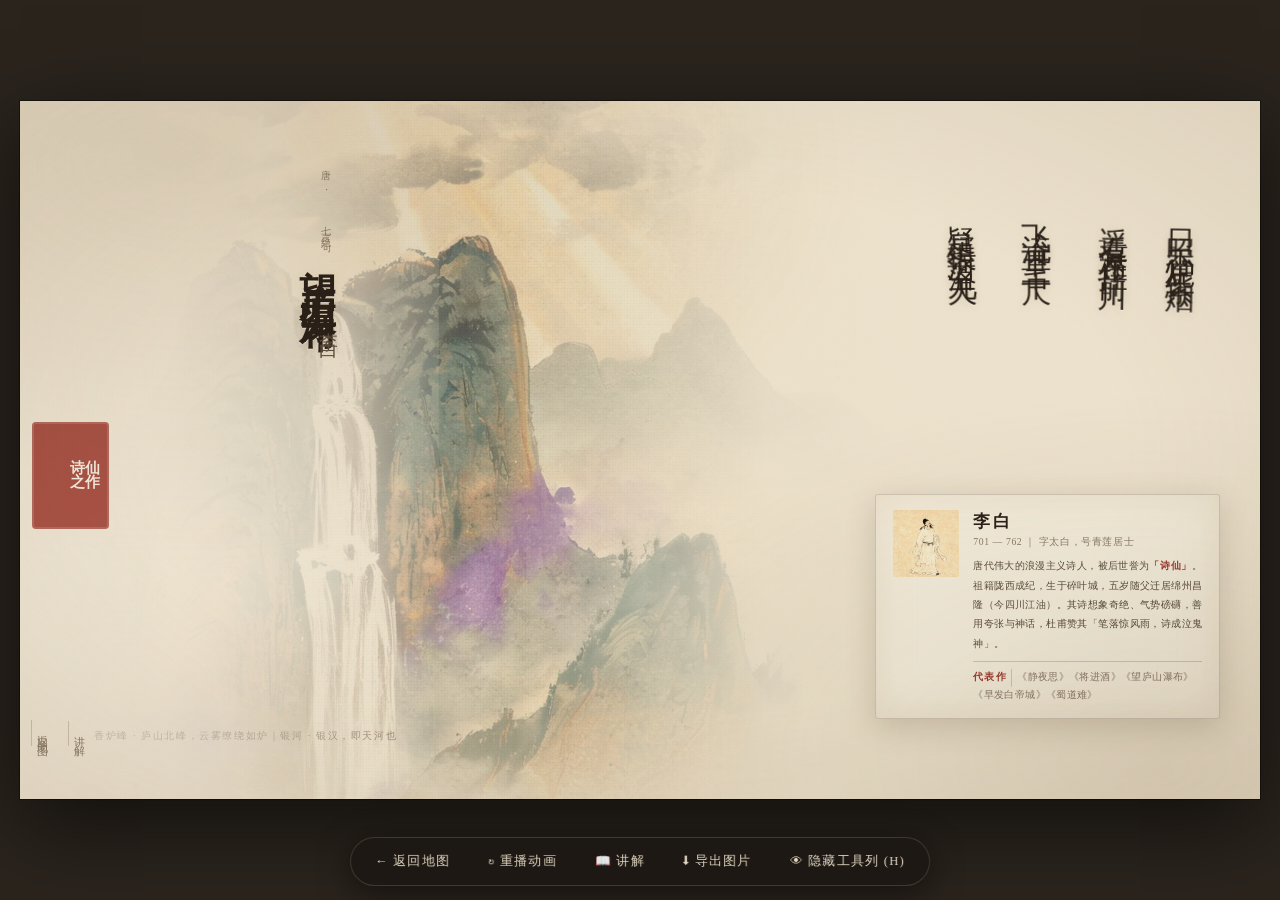
==== commit 2b53ec13: "feat: 目录驱动诗页与地图，补洞庭点位和水墨陆块 把诗从单页拆成 catalog + 模板，地图用出图山水铺满陆块，并加上洞庭湖引线标注。  Co-authored-by: Cursor <cur" ====
--- a/index.html
+++ b/index.html
@@ -5,1155 +5,11 @@
 <meta name="viewport" content="width=device-width, initial-scale=1.0">
 <link rel="icon" type="image/png" href="favicon.png">
 <title>望庐山瀑布 · 唐·李白</title>
-<style>
-/* ══════════════════════════════════════════════════════════
-   《望庐山瀑布》古诗学习页面
-   复刻风格：国潮宣纸质感水墨插画 + 传统竖排排版
-   生成方式：Doubao-Seedream 5.0 出图 + HTML/CSS 合成
-   ══════════════════════════════════════════════════════════ */
-
-@font-face { font-family: 'NotoSerifSC'; src: local('Noto Serif CJK SC'), local('Noto Serif CJK SC Regular'); }
-
-:root {
-  --ink:        #2b2118;   /* 主墨色 */
-  --ink-light:  #5c4d3c;   /* 浅墨 */
-  --ink-faint:  #8a7a66;   /* 淡墨 */
-  --paper:      #ece2cd;   /* 宣纸米黄 */
-  --paper-warm: #e8dcc4;
-  --seal:       #9c3b2e;   /* 朱砂印泥 */
-  --gold:       #b08d4f;   /* 赭金 */
-  --line:       rgba(80, 62, 44, 0.22);
-}
-
-* { margin: 0; padding: 0; box-sizing: border-box; }
-
-html, body {
-  width: 100%;
-  background: #2a241d;
-  font-family: 'SimSun', '宋体', 'Songti SC', 'STSong', 'Noto Serif CJK SC', 'Noto Serif SC', serif;
-  -webkit-font-smoothing: antialiased;
-}
-/* 只有 body 负责居中，html 不设 min-height（否则会多出滚动余量） */
-body {
-  min-height: 100vh;
-  display: flex; align-items: center; justify-content: center;
-  padding: 20px;
-  overflow-x: hidden;
-}
-
-/* ── 主画布：16:9 古籍横卷 ────────────────────────────── */
-.stage {
-  position: relative;
-  /* 同时受宽和高约束：既能铺满宽屏，也不至于在矮屏上溢出 */
-  width: min(1600px, 100%, (100vh - 40px) * 16 / 9);
-  aspect-ratio: 16 / 9;
-  background: var(--paper);
-  overflow: hidden;
-  box-shadow: 0 24px 80px rgba(0,0,0,.6), 0 0 0 1px rgba(0,0,0,.4);
-  /* 宣纸颗粒纹理 */
-  background-image:
-    radial-gradient(rgba(140,120,90,.09) 1px, transparent 1px),
-    radial-gradient(rgba(160,140,110,.07) 1px, transparent 1px),
-    linear-gradient(105deg, rgba(214,199,172,.5), rgba(236,226,205,.2) 40%, rgba(216,200,172,.45));
-  background-size: 3px 3px, 7px 7px, 100% 100%;
-  background-position: 0 0, 2px 3px, 0 0;
-}
-
-/* 纸张纤维 + 做旧晕染 */
-.stage::before {
-  content: ''; position: absolute; inset: 0; pointer-events: none; z-index: 6;
-  background:
-    radial-gradient(ellipse at 12% 8%,  rgba(150,120,80,.16), transparent 45%),
-    radial-gradient(ellipse at 92% 96%, rgba(120,100,70,.14), transparent 40%),
-    radial-gradient(ellipse at 50% 50%, transparent 55%, rgba(120,100,70,.10) 100%);
-  mix-blend-mode: multiply;
-}
-
-/* ── 插画层 ──────────────────────────────────────────── */
-.art {
-  position: absolute; inset: 0; z-index: 1;
-  background-image: url('assets/main2.jpeg');
-  background-size: 118% auto;          /* 放大并右移，把山峰主体推到中右 */
-  background-position: 58% 34%;
-  /* 让插画与纸张融为一体 */
-  opacity: .92;
-  mix-blend-mode: multiply;
-  /* Ken Burns 缓慢推近 */
-  animation: kenburns 38s ease-in-out infinite alternate;
-}
-@keyframes kenburns {
-  from { transform: scale(1)     translate(0, 0); }
-  to   { transform: scale(1.045) translate(-0.5%, -0.7%); }
-}
-
-/* 插画左缘渐隐（给标题让位）＋ 右半渐隐（给诗句让位） */
-.art-veil {
-  position: absolute; inset: 0; z-index: 2; pointer-events: none;
-  background:
-    linear-gradient(to right,
-      rgba(236,226,205,.97) 0%,
-      rgba(236,226,205,.86) 12%,
-      rgba(236,226,205,.40) 24%,
-      transparent 36%,
-      transparent 40%,
-      rgba(236,226,205,.45) 50%,
-      rgba(236,226,205,.86) 60%,
-      rgba(236,226,205,.97) 72%,
-      rgba(236,226,205,.99) 100%),
-    linear-gradient(to bottom,
-      rgba(236,226,205,.45) 0%, transparent 13%,
-      transparent 84%, rgba(236,226,205,.45) 100%);
-}
-
-/* ── 内容容器 ────────────────────────────────────────── */
-.content { position: absolute; inset: 0; z-index: 5; display: flex; }
-
-/* ══ 左区：标题落款区 ═════════════════════════════════ */
-.left-panel {
-  flex: 0 0 26%;
-  padding: 4.6% 0 0 3.4%;
-  display: flex; flex-direction: column;
-  position: relative;
-  z-index: 2;
-}
-/* 标题区背后的柔化纸色衬底，保证在插画上仍清晰 */
-.left-panel::before {
-  content: ''; position: absolute; inset: -12% -30% -10% -8%;
-  background: radial-gradient(ellipse at 30% 42%, rgba(238,229,211,.90) 0%, rgba(238,229,211,.72) 42%, rgba(238,229,211,0) 78%);
-  pointer-events: none; z-index: -1;
-}
-
-/* 竖排标题 */
-.title-block { writing-mode: vertical-rl; text-orientation: upright; display: flex; gap: 0; }
-.title-main {
-  font-size: clamp(26px, 2.9vw, 48px);
-  font-weight: 700;
-  letter-spacing: .30em;
-  color: var(--ink);
-  text-shadow: 0 1px 0 rgba(255,255,255,.35), 0 2px 8px rgba(120,95,60,.14);
-}
-.title-sub {
-  font-size: clamp(10px, 0.82vw, 14px);
-  letter-spacing: .55em;
-  color: var(--ink-faint);
-  margin-right: .9em;
-  align-self: flex-start;
-  padding-top: .3em;
-}
-
-/* 作者落款 */
-.byline {
-  display: flex;
-  flex-direction: column;
-  align-items: flex-end;
-  flex: 0 0 auto;
-}
-.author-line {
-  writing-mode: vertical-rl;
-  margin-top: 1.1em;
-  font-size: clamp(15px, 1.5vw, 24px);
-  letter-spacing: .42em;
-  color: var(--ink-light);
-}
-
-/* 朱砂印章 */
-.seal {
-  position: absolute;
-  left: 3.6%; top: 46%;
-  width: clamp(38px, 3.9vw, 62px);
-  aspect-ratio: 1;
-  background: var(--seal);
-  border-radius: 4px;
-  display: grid; grid-template-columns: 1fr 1fr; gap: 0;
-  padding: 12%;
-  box-shadow: inset 0 0 0 2px rgba(255,255,255,.14);
-  opacity: .86;
-  z-index: 3;
-}
-.seal span {
-  font-size: clamp(11px, 1.15vw, 19px);
-  font-weight: 700;
-  color: #f4ece0;
-  display: flex; align-items: center; justify-content: center;
-  line-height: 1;
-}
-
-/* ══ 右区：竖排诗句 ═══════════════════════════════════ */
-.right-panel {
-  flex: 1;
-  padding: 8.2% 5.2% 0 0;
-  display: flex; flex-direction: column; align-items: flex-end;
-  justify-content: flex-start;
-}
-
-/* 诗句容器：4 列并排，从右往左读 */
-.poem {
-  display: flex;
-  flex-direction: row-reverse;   /* 第一列在最右 */
-  align-items: flex-start;
-  gap: clamp(16px, 2.2vw, 42px); /* 列间距 */
-}
-/* 每列 = 一句诗 —— 可独立拖拽的物理单元 */
-.col {
-  display: flex;
-  flex-direction: column;
-  gap: 0;
-  cursor: grab;
-  user-select: none;
-  touch-action: none;            /* 触屏可拖 */
-  will-change: transform;
-  transform-origin: 50% 50%;
-  /* 拖拽时抬起的手感 */
-  transition: filter .3s ease;
-}
-.col:hover { filter: drop-shadow(0 4px 12px rgba(120,95,60,.30)); }
-.col.dragging { cursor: grabbing; filter: drop-shadow(0 10px 26px rgba(90,70,45,.42)); }
-.col.dragging .line { animation: none; }   /* 拖拽时停掉浮现动画，避免冲突 */
-
-.line {
-  writing-mode: vertical-rl;     /* 单行竖排 */
-  text-orientation: upright;
-  font-size: clamp(22px, 2.35vw, 40px);
-  letter-spacing: .30em;
-  color: var(--ink);
-  font-weight: 500;
-  text-shadow: 0 1px 0 rgba(255,255,255,.45), 0 2px 10px rgba(140,110,70,.16);
-  pointer-events: none;          /* 事件交给 .col 处理 */
-}
-/* 入场浮现动画（用 class 控制，避免与拖拽 transform 冲突） */
-.line.ink-in {
-  animation: inkIn .88s cubic-bezier(.22,.68,.36,1) both;
-}
-.col:nth-child(1) .line.ink-in { animation-delay: .35s; }
-.col:nth-child(2) .line.ink-in { animation-delay: .95s; }
-.col:nth-child(3) .line.ink-in { animation-delay: 1.55s; }
-.col:nth-child(4) .line.ink-in { animation-delay: 2.15s; }
-
-@keyframes inkIn {
-  from { opacity: 0; filter: blur(7px); transform: translateY(-9px); }
-  to   { opacity: 1; filter: blur(0);   transform: translateY(0); }
-}
-
-/* 诗句下标小字注释 */
-.gloss {
-  position: absolute;
-  left: 3.4%; bottom: 7.5%;
-  margin-left: 3.2em;                 /* 让开「讲解」按钮 */
-  font-size: clamp(10px, 0.78vw, 13px);
-  letter-spacing: .16em;
-  color: var(--ink-faint);
-  opacity: .8;
-  line-height: 2;
-  text-align: left;
-  z-index: 3;
-}
-
-/* ══ 作者信息卡（右下 / 悬浮） ════════════════════════ */
-.author-card {
-  position: absolute;
-  right: 3.2%; bottom: 6.5%;
-  /* 桌面底部要留出居中工具列的高度，避免被压住 */
-  margin-bottom: 34px;
-  width: clamp(280px, 27vw, 440px);
-  background: rgba(244, 236, 220, .94);
-  border: 1px solid var(--line);
-  border-radius: 3px;
-  padding: 15px 17px 14px;
-  box-shadow: 0 8px 30px rgba(90,70,45,.20), inset 0 0 40px rgba(200,180,145,.28);
-  backdrop-filter: blur(3px);
-  display: flex; gap: 14px;
-  z-index: 4;
-  opacity: 0;
-  animation: cardIn .9s cubic-bezier(.22,.68,.36,1) 2.1s both;
-}
-/* 矮屏（≤780px 高，如 720p 笔记本）卡片再抬高一点 */
-@media (max-height: 780px) and (min-width: 901px) {
-  .author-card { bottom: 3%; margin-bottom: 46px; }
-  .gloss { bottom: 2.5%; }
-}
-@keyframes cardIn {
-  from { opacity: 0; transform: translateY(14px); }
-  to   { opacity: 1; transform: translateY(0); }
-}
-
-.author-card img {
-  width: clamp(52px, 5.2vw, 84px);
-  height: auto;
-  align-self: flex-start;
-  filter: sepia(.12) contrast(1.03);
-  /* 画像溶进纸面 */
-  mix-blend-mode: multiply;
-  border-radius: 2px;
-  flex-shrink: 0;
-}
-
-.author-meta { flex: 1; min-width: 0; }
-.author-name {
-  font-size: clamp(15px, 1.32vw, 21px);
-  font-weight: 700;
-  letter-spacing: .14em;
-  color: var(--ink);
-  margin-bottom: 3px;
-}
-.author-dates {
-  font-size: clamp(9.5px, 0.76vw, 11.5px);
-  letter-spacing: .06em;
-  color: var(--ink-faint);
-  margin-bottom: 7px;
-}
-.author-desc {
-  font-size: clamp(10px, 0.80vw, 12.5px);
-  line-height: 1.9;
-  color: var(--ink-light);
-  letter-spacing: .03em;
-  text-align: justify;
-  margin-bottom: 8px;
-}
-.author-desc b {
-  color: var(--seal);
-  font-weight: 700;
-  letter-spacing: .06em;
-  white-space: nowrap;
-}
-/* 代表作一行 */
-.author-works {
-  font-size: clamp(9.5px, 0.74vw, 11.5px);
-  line-height: 1.85;
-  color: var(--ink-faint);
-  letter-spacing: .04em;
-  padding-top: 7px;
-  border-top: 1px solid var(--line);
-}
-.works-label {
-  display: inline-block;
-  color: var(--seal);
-  font-weight: 700;
-  letter-spacing: .12em;
-  margin-right: .5em;
-  padding-right: .5em;
-  border-right: 1px solid var(--line);
-}
-
-/* ── 左下导航：返回地图 / 讲解 ───────────────────────── */
-.side-links {
-  position: absolute; left: 3.4%; bottom: 7.5%;
-  z-index: 3;
-  display: flex;
-  gap: 14px;
-  align-items: flex-end;
-}
-.map-back, .notes-toggle {
-  writing-mode: vertical-rl;
-  font-size: clamp(11px, 0.86vw, 14px);
-  letter-spacing: .34em;
-  color: var(--ink-faint);
-  cursor: pointer;
-  user-select: none;
-  padding: .5em .3em;
-  border-left: 1px solid var(--line);
-  transition: color .25s, border-color .25s;
-  text-decoration: none;
-}
-.map-back:hover, .notes-toggle:hover { color: var(--seal); border-color: var(--seal); }
-
-.notes-panel {
-  position: absolute; inset: 0; z-index: 20;
-  background: rgba(238, 229, 211, .985);
-  padding: 4.5% 5.5%;
-  overflow-y: auto;
-  opacity: 0; visibility: hidden;
-  transition: opacity .42s ease, visibility .42s;
-}
-.notes-panel.show { opacity: 1; visibility: visible; }
-
-.notes-inner { max-width: 1180px; margin: 0 auto; }
-
-.notes-title {
-  font-size: clamp(19px, 1.85vw, 30px);
-  font-weight: 700; letter-spacing: .22em;
-  color: var(--ink);
-  border-bottom: 2px solid var(--line);
-  padding-bottom: .5em; margin-bottom: 1.5em;
-}
-.notes-grid {
-  display: grid;
-  grid-template-columns: repeat(auto-fit, minmax(250px, 1fr));
-  gap: 1.6em 2.4em;
-}
-.note-item h4 {
-  font-size: clamp(13px, 1.06vw, 16px);
-  color: var(--seal);
-  letter-spacing: .18em;
-  margin-bottom: .55em;
-  font-weight: 700;
-}
-.note-item h4::before { content: '▪ '; color: var(--gold); }
-.note-item p {
-  font-size: clamp(12px, 0.98vw, 14.5px);
-  line-height: 2.05;
-  color: var(--ink-light);
-  letter-spacing: .035em;
-  text-align: justify;
-}
-.note-item p em {
-  font-style: normal; color: var(--ink);
-  font-weight: 600;
-  border-bottom: 1px solid rgba(176,141,79,.5);
-}
-
-.notes-close {
-  position: absolute; top: 3.2%; right: 3.4%;
-  font-size: clamp(13px, 1.05vw, 17px);
-  letter-spacing: .2em;
-  color: var(--ink-faint);
-  cursor: pointer; user-select: none;
-  padding: .35em .8em;
-  border: 1px solid var(--line);
-  border-radius: 2px;
-  background: transparent;
-  font-family: inherit;
-  transition: all .24s;
-}
-.notes-close:hover { color: var(--seal); border-color: var(--seal); background: rgba(156,59,46,.06); }
-
-/* ── 底部操作栏（页面工具，不参与录屏画面） ─────────── */
-.toolbar {
-  position: fixed; bottom: 14px; left: 50%; transform: translateX(-50%);
-  z-index: 100;
-  display: flex; gap: 8px;
-  background: rgba(28,24,19,.86);
-  border: 1px solid rgba(190,170,140,.22);
-  border-radius: 999px;
-  padding: 7px 9px;
-  backdrop-filter: blur(10px);
-  box-shadow: 0 8px 32px rgba(0,0,0,.5);
-  transition: opacity .35s;
-}
-.toolbar.hide { opacity: 0; pointer-events: none; }
-.toolbar a, .toolbar button {
-  font-family: inherit;
-  font-size: 12.5px; letter-spacing: .1em;
-  color: #e0d5c0;
-  background: transparent;
-  border: none; border-radius: 999px;
-  padding: 8px 15px;
-  cursor: pointer;
-  transition: all .22s;
-  white-space: nowrap;
-  text-decoration: none;
-}
-.toolbar a:hover, .toolbar button:hover { background: rgba(190,160,110,.20); color: #fff; }
-.toolbar button.active { background: rgba(176,141,79,.32); color: #fff; }
-
-/* ══════════════════════════════════════════════════════════
-   响应式
-   ──────────────────────────────────────────────────────────
-   ≥901px  : 横版（原桌面布局）
-   ≤900px  : 竖版重排 —— 插画在上、诗句居中、作者卡在下
-   ≤480px  : 小屏微调（字号/间距收紧）
-   ══════════════════════════════════════════════════════════ */
-
-/* ── 平板 / 手机（竖版重排） ── */
-@media (max-width: 900px) {
-  html, body { padding: 0; align-items: flex-start; overflow-x: hidden; }
-
-  /* 舞台改为竖版，高度跟随内容，不再锁 9:16 */
-  .stage {
-    width: 100%;
-    aspect-ratio: auto;
-    height: auto;
-    min-height: 100vh;
-    min-height: 100dvh;              /* 移动端地址栏兼容 */
-    box-shadow: none;
-    border-radius: 0;
-    display: flex;
-    flex-direction: column;
-    overflow: hidden;
-  }
-
-  /* 插画铺满整个背景，重心上移 */
-  .art {
-    background-size: cover;
-    background-position: 62% 18%;
-    opacity: .85;
-  }
-  /* 竖版：上下渐隐，中部留白给文字 */
-  .art-veil {
-    background:
-      linear-gradient(to bottom,
-        rgba(236,226,205,.62) 0%,
-        rgba(236,226,205,.30) 18%,
-        rgba(236,226,205,.58) 42%,
-        rgba(236,226,205,.90) 68%,
-        rgba(236,226,205,.97) 100%),
-      linear-gradient(to right,
-        rgba(236,226,205,.22), transparent 30%, transparent 70%, rgba(236,226,205,.22));
-  }
-
-  /* 内容层改为纵向流式，不再绝对撑满 */
-  .content {
-    position: relative;
-    inset: auto;
-    display: block;
-    padding: 0;
-  }
-
-  /* ── 左区 → 顶部标题区（横排居中） ── */
-  .left-panel {
-    flex: none;
-    padding: calc(20px + env(safe-area-inset-top, 0px)) 6vw 0;
-    align-items: center;
-    text-align: center;
-    display: block;
-  }
-  .left-panel::before { inset: -20% -10% -20% -10%; }
-  .title-block {
-    writing-mode: horizontal-tb;      /* 竖排 → 横排 */
-    text-orientation: mixed;
-    display: flex;
-    flex-direction: column;
-    align-items: center;
-    justify-content: center;
-    width: 100%;
-    margin-bottom: 10px;
-  }
-  .title-main {
-    font-size: clamp(28px, 7.6vw, 42px);
-    letter-spacing: .12em;
-    padding-left: .12em;
-    white-space: nowrap;
-  }
-  .title-sub {
-    writing-mode: horizontal-tb;
-    font-size: clamp(11px, 2.6vw, 14px);
-    letter-spacing: .32em;
-    margin: 0 0 8px;
-    padding: 0;
-    align-self: auto;
-  }
-  .byline {
-    display: flex;
-    flex-direction: row;
-    align-items: center;
-    justify-content: center;
-    gap: 10px;
-    margin: 2px 0 0;
-    flex: 0 0 auto;
-    width: 100%;
-  }
-  .author-line {
-    writing-mode: horizontal-tb;
-    margin-top: 0;
-    font-size: clamp(14px, 3.6vw, 18px);
-    letter-spacing: .32em;
-    padding-left: .32em;
-    display: block;
-  }
-
-  /* 印章：落款旁小印，不再绝对定位以免压住按钮 */
-  .seal {
-    position: static;
-    left: auto; right: auto; top: auto;
-    margin: 0;
-    width: 36px;
-    height: 36px;
-    min-width: 36px;
-    min-height: 36px;
-    flex: 0 0 36px;
-    box-sizing: border-box;
-    padding: 5px;
-    opacity: .9;
-  }
-  .seal span { font-size: 9px; }
-
-  /* 左下导航：标题下居中横排 */
-  .side-links {
-    position: static;
-    left: auto; bottom: auto;
-    margin: 14px auto 0;
-    justify-content: center;
-    align-items: center;
-    gap: 10px;
-  }
-  .map-back, .notes-toggle {
-    writing-mode: horizontal-tb;
-    letter-spacing: .18em;
-    font-size: 13px;
-    padding: 8px 16px;
-    border: 1px solid var(--line);
-    border-radius: 999px;
-    margin: 0;
-  }
-
-  /* ── 右区 → 诗句区（竖排，居中，4 列并排） ── */
-  .right-panel {
-    flex: none;
-    width: 100%;
-    padding: 18px 4vw 8px;
-    align-items: center;
-    justify-content: center;
-    display: flex;
-  }
-  .poem {
-    gap: clamp(10px, 3.4vw, 26px);
-    justify-content: center;
-    /* 竖版下诗句整体上移一点，避开下方作者卡 */
-    padding: 0;
-  }
-  .line {
-    font-size: clamp(21px, 6.2vw, 34px);
-    letter-spacing: .26em;
-    /* 竖排首字与末字对齐修正 */
-    padding-top: .26em;
-  }
-  /* 入场动画延迟缩短（小屏等待感太强） */
-  .col:nth-child(1) .line.ink-in { animation-delay: .08s; }
-  .col:nth-child(2) .line.ink-in { animation-delay: .18s; }
-  .col:nth-child(3) .line.ink-in { animation-delay: .28s; }
-  .col:nth-child(4) .line.ink-in { animation-delay: .38s; }
-
-  /* ── 注解：紧跟诗句，作为脚注 ── */
-  .gloss {
-    position: static;
-    left: auto; right: auto; bottom: auto;
-    margin: 2px auto 12px;
-    padding: 0 6vw;
-    max-width: 92vw;
-    text-align: center;
-    font-size: clamp(10px, 2.6vw, 12px);
-    letter-spacing: .08em;
-    line-height: 1.85;
-    opacity: .72;
-    display: flex;
-    flex-direction: column;
-    align-items: center;
-    gap: 2px;
-  }
-  .gloss-sep { display: none; }
-
-  /* ── 作者卡 → 底部通栏 ── */
-  .author-card {
-    position: relative;
-    inset: auto;
-    left: auto; right: auto; bottom: auto;
-    width: auto;
-    margin: 0 5vw calc(72px + env(safe-area-inset-bottom, 0px));
-    padding: 14px 15px 13px;
-    gap: 12px;
-    opacity: 1;
-    animation: cardInMobile .45s ease both;
-  }
-  .author-card img {
-    width: clamp(58px, 17vw, 76px);
-  }
-  .author-name { font-size: clamp(16px, 4.4vw, 19px); }
-  .author-dates { font-size: clamp(10px, 2.7vw, 12px); }
-  .author-desc {
-    font-size: clamp(11px, 3.1vw, 13px);
-    line-height: 1.85;
-    text-align: left;
-    text-align-last: left;
-    letter-spacing: .02em;
-  }
-  .author-works { font-size: clamp(10px, 2.7vw, 12px); }
-
-  /* 讲解面板：移动端全屏 */
-  .notes-panel { padding: 22px 18px 40px; }
-  .notes-inner { max-height: none; }
-  .notes-grid { grid-template-columns: 1fr; gap: 14px; }
-  .notes-title { font-size: clamp(19px, 5.4vw, 24px); }
-  .note-item h4 { font-size: clamp(14px, 3.9vw, 16px); }
-  .note-item p { font-size: clamp(12px, 3.3vw, 14px); line-height: 1.95; text-align: left; }
-
-  /* 工具列：移动端默认收起成一个小圆钮，点开才展开
-     —— 避免 fixed 悬浮层压住滚动中的内容 */
-  .toolbar {
-    left: auto;
-    right: 14px;
-    bottom: calc(14px + env(safe-area-inset-bottom, 0px));
-    transform: none;
-    padding: 0;
-    width: 46px; height: 46px;
-    border-radius: 50%;
-    overflow: hidden;
-    justify-content: center;
-    align-items: center;
-    gap: 0;
-    transition: width .28s cubic-bezier(.4,0,.2,1),
-                height .28s cubic-bezier(.4,0,.2,1),
-                border-radius .28s ease, opacity .3s;
-  }
-  /* 展开态 */
-  .toolbar.open {
-    width: auto; height: auto;
-    border-radius: 999px;
-    padding: 7px 10px;
-    gap: 4px;
-    max-width: calc(100vw - 24px);
-    flex-wrap: wrap;
-    justify-content: flex-end;
-  }
-  .toolbar a, .toolbar button {
-    font-size: 12px;
-    padding: 8px 12px;
-    letter-spacing: .04em;
-  }
-  /* 收起态：只显示"隐藏工具列"作为开合钮 */
-  .toolbar:not(.open) button,
-  .toolbar:not(.open) a { display: none; }
-  .toolbar:not(.open) button#btnHide { display: block; padding: 0; width: 46px; height: 46px;
-    border-radius: 50%; font-size: 19px; line-height: 1; }
-  .toolbar:not(.open) button#btnHide::after { content: '⚙'; }
-  .toolbar:not(.open) button#btnHide { font-size: 0; }
-  .toolbar.open button#btnHide { font-size: 12px; }
-  /* 展开态里的关闭按钮改文案 */
-  .toolbar.open #btnHide { order: 99; }
-}
-
-@keyframes cardInMobile {
-  from { opacity: .55; transform: translateY(12px); }
-  to   { opacity: 1; transform: translateY(0); }
-}
-
-/* ── 小屏手机微调 ── */
-@media (max-width: 480px) {
-  .left-panel { padding-top: calc(16px + env(safe-area-inset-top, 0px)); }
-  .title-main { font-size: clamp(28px, 8.2vw, 38px); }
-  .seal { position: static; right: auto; top: auto; width: 32px; height: 32px; min-width: 32px; min-height: 32px; flex-basis: 32px; margin: 0; }
-  .line { font-size: clamp(19px, 6.6vw, 27px); letter-spacing: .22em; }
-  .poem { gap: clamp(6px, 2.6vw, 16px); }
-  .author-card { margin: 0 4vw calc(72px + env(safe-area-inset-bottom, 0px)); padding: 12px; }
-  .author-desc { font-size: 11.5px; }
-}
-
-/* ── 横屏手机（矮视口）：压缩纵向留白 ── */
-@media (max-width: 900px) and (max-height: 500px) and (orientation: landscape) {
-  .left-panel { padding-top: 5vh; }
-  .title-main { font-size: clamp(24px, 6vh, 36px); }
-  .author-card { margin: 3vh 6vw 3vh; }
-  .author-desc { display: none; }      /* 矮屏优先保住诗句 */
-}
-
-</style>
+<link rel="canonical" href="poem.html?id=wang-lushan-pubu">
+<meta http-equiv="refresh" content="0; url=poem.html?id=wang-lushan-pubu">
+<script>location.replace('poem.html?id=wang-lushan-pubu');</script>
 </head>
 <body>
-
-<div class="stage" id="stage">
-
-  <!-- 插图层 -->
-  <div class="art"></div>
-  <div class="art-veil"></div>
-
-  <div class="content">
-
-    <!-- 左：标题区 -->
-    <div class="left-panel">
-      <div class="title-block">
-        <div class="title-sub">唐 · 七言绝句</div>
-        <div class="title-main">望庐山瀑布</div>
-      </div>
-      <div class="byline">
-        <div class="author-line">李白</div>
-        <div class="seal" title="印章"><span>诗</span><span>仙</span><span>之</span><span>作</span></div>
-      </div>
-
-      <div class="side-links">
-        <a class="map-back" href="map.html">返回地图</a>
-        <div class="notes-toggle" id="notesToggle">讲 解</div>
-      </div>
-    </div>
-
-    <!-- 右：竖排诗句 -->
-    <div class="right-panel">
-      <div class="poem">
-        <div class="col"><div class="line">日照香炉生紫烟</div></div>
-        <div class="col"><div class="line">遥看瀑布挂前川</div></div>
-        <div class="col"><div class="line">飞流直下三千尺</div></div>
-        <div class="col"><div class="line">疑是银河落九天</div></div>
-      </div>
-    </div>
-
-  </div>
-
-  <!-- 注解小字 -->
-  <div class="gloss">
-    <span>香炉峰 · 庐山北峰，云雾缭绕如炉</span>
-    <span class="gloss-sep">｜</span>
-    <span>银河 · 银汉，即天河也</span>
-  </div>
-
-  <!-- 作者卡：李白简介 -->
-  <div class="author-card">
-    <img src="assets/portrait.jpeg" alt="李白画像">
-    <div class="author-meta">
-      <div class="author-name">李白</div>
-      <div class="author-dates">701 — 762 ｜ 字太白，号青莲居士</div>
-      <div class="author-desc">
-        唐代伟大的浪漫主义诗人，被后世誉为<b>「诗仙」</b>。祖籍陇西成纪，生于碎叶城，五岁随父迁居绵州昌隆（今四川江油）。其诗想象奇绝、气势磅礴，善用夸张与神话，杜甫赞其「笔落惊风雨，诗成泣鬼神」。
-      </div>
-      <div class="author-works">
-        <span class="works-label">代表作</span>
-        《静夜思》《将进酒》《望庐山瀑布》《早发白帝城》《蜀道难》
-      </div>
-    </div>
-  </div>
-
-  <!-- 讲解面板 -->
-  <div class="notes-panel" id="notesPanel">
-    <button class="notes-close" id="notesClose">✕ 关闭</button>
-    <div class="notes-inner">
-      <div class="notes-title">望庐山瀑布 · 讲解</div>
-      <div class="notes-grid">
-
-        <div class="note-item">
-          <h4>创作背景</h4>
-          <p>此诗约作于唐玄宗开元十三年（725年）前后，李白出游金陵途中初游庐山时所作。当时李白二十六岁，正值<b>「仗剑去国，辞亲远游」</b>的青年时期，胸怀壮志，笔下尽是豪迈奔放之气。</p>
-        </div>
-
-        <div class="note-item">
-          <h4>逐句赏析 · 日照香炉生紫烟</h4>
-          <p>「香炉」指庐山<b>香炉峰</b>，因峰形圆耸、云雾缭绕似香炉而得名。「生紫烟」三字最妙：日光照射水气，折射出紫色雾霭，既是实景观察，又添<b>仙气氤氲</b>的神秘感，为瀑布出场铺垫氛围。</p>
-        </div>
-
-        <div class="note-item">
-          <h4>遥看瀑布挂前川</h4>
-          <p>一个<b>「挂」</b>字是诗眼。瀑布本是流动的，遥望之下却如一幅白练静悬于山川之间，以静写动，化动为静，把瀑布的<b>磅礴气势凝固成画</b>。视角由远及近，镜头感极强。</p>
-        </div>
-
-        <div class="note-item">
-          <h4>飞流直下三千尺</h4>
-          <p>「飞流」状水势之急，「直下」写山势之陡，「三千尺」是<b>极度夸张</b>。三个词一气贯下，如瀑布倾泻，语速与水速同频。这是李白最擅长的<b>数字夸张法</b>——不写实，却更真实。</p>
-        </div>
-
-        <div class="note-item">
-          <h4>疑是银河落九天</h4>
-          <p>全诗最惊艳的一笔。从「写实」陡然跃入<b>神话想象</b>：这瀑布莫非是天上的银河倾泻而下？一「疑」字将现实与幻境缝合，把物理景观升格为宇宙奇观。这种<b>由实入虚</b>的手法，正是李白浪漫主义的标志。</p>
-        </div>
-
-        <div class="note-item">
-          <h4>艺术特色</h4>
-          <p>全诗四句二十八字，却完成了<b>「香炉峰—瀑布—银河」</b>三重空间的跃迁，由人间到天上。语言极简，全靠想象撑起格局。苏轼评：「帝遣银河一脉垂，古来唯有谪仙词。」可见后世推崇之盛。</p>
-        </div>
-
-        <div class="note-item">
-          <h4>拓展 · 李白写水的名句</h4>
-          <p>「君不见黄河之水天上来，奔流到海不复回」（《将进酒》）<br>「天门中断楚江开，碧水东流至此回」（《望天门山》）<br>「桃花潭水深千尺，不及汪伦送我情」（《赠汪伦》）<br>他写水，永远带着<b>冲破束缚的力量感</b>。</p>
-        </div>
-
-        <div class="note-item">
-          <h4>朗读要点</h4>
-          <p>节奏：<b>日照／香炉／生／紫烟</b>（2-2-1-2）。<br>重音落在<b>「生」「挂」「下」「落」</b>四个动词上——它们是全诗的骨架。<br>末句「疑是银河落九天」需缓读、上扬，读出那份<b>惊叹与神往</b>。</p>
-        </div>
-
-      </div>
-    </div>
-  </div>
-
-</div>
-
-<!-- 页面工具（录屏时按 H 隐藏） -->
-<div class="toolbar" id="toolbar">
-  <a href="map.html">← 返回地图</a>
-  <button id="btnReplay">↻ 重播动画</button>
-  <button id="btnNotes">📖 讲解</button>
-  <button id="btnShot">⬇ 导出图片</button>
-  <button id="btnHide">👁 隐藏工具列 (H)</button>
-</div>
-
-<script>
-const stage = document.getElementById('stage');
-const notesPanel = document.getElementById('notesPanel');
-
-/* ══════════════════════════════════════════════════════════
-   诗句「春风拂柳」物理引擎
-   ──────────────────────────────────────────────────────────
-   关键设计：不再是单纯的弹簧回弹（那是指数衰减正弦波，机械生硬）。
-   改成「柳枝」模型 —— 两条驱动力叠加：
-
-   1) 常驻微风 (breeze)：低频正弦外驱力，永不停止。
-      就像柳条在春风里永远在轻轻摆 —— 幅度小、周期长、连绵不断。
-   2) 每列独立相位 (phase)：4 列相位错开 π/2。
-      这是"柳浪"感的关键 —— 若同相，就会像一块板子整体平移，机械感极强。
-
-   拖动时：手就是风，直接跟手，并按拖动速度产生柔性弯曲（rotate）。
-   松手后：回到微风状态 —— 惯性残余会先荡两下，然后被微风接管，
-           永远轻柔地飘，而不是"啪"一下弹回死板。
-   ══════════════════════════════════════════════════════════ */
-
-class PoemPhysics {
-  constructor(el, index = 0, total = 4) {
-    this.el = el;
-    this.x = 0; this.y = 0; this.rot = 0;          // 相对原位的偏移/旋转
-    this.vx = 0; this.vy = 0; this.vrot = 0;       // 速度
-    this.dragging = false;
-    this.ptrId = null;
-    this.lastX = 0; this.lastY = 0; this.lastT = 0;
-    this.t = 0;                                     // 本列自己的时间轴
-
-    /* ── 柳枝手感参数（想调手感主要动这里） ── */
-    this.STIFF = 0.045;       // 回位弹簧刚度：小 = 软，像柳条
-    this.DAMP  = 0.955;       // 阻尼：大 = 飘得久（0.99 会飘太久）
-    this.ROT_K = 0.020;       // 旋转回正刚度
-    this.ROT_D = 0.965;       // 旋转阻尼
-    this.MAX_ROT = 9;         // 最大倾角（春风拂柳不需要大角度）
-    this.MAX_OFF = 150;       // 最大位移
-
-    // 握持弯曲：拖动时按"横向加速度"弯曲，而不是按位移
-    this.BEND_GAIN = 38;
-    this.BEND_MAX  = 14;
-    this.bend = 0;            // 当前弯曲角（度）
-
-    // 微风：低频、幅度小、各有相位
-    this.BREEZE_AMP_X   = 5.2;   // 横向摆幅 px
-    this.BREEZE_AMP_Y   = 2.6;   // 纵向摆幅 px
-    this.BREEZE_AMP_ROT = 1.6;   // 摆动角度 deg
-    this.BREEZE_T = 7.5;         // 主周期（秒）—— 越大越慢越柔
-    this.phase = (index / total) * Math.PI * 1.5;  // 每列错相位
-    this.phase2 = index * 1.7;                     // 次级相位（避免完全规律）
-
-    // 鼠标靠近时的"被风吹"响应
-    this.pointer = { x: -9999, y: -9999, active: false };
-
-    el.addEventListener('pointerdown', e => this.down(e));
-  }
-
-  /* 微风外驱力 */
-  breeze() {
-    const w = (Math.PI * 2) / this.BREEZE_T;
-    // 主波 + 一个更慢的次波（叠加产生"不重复"的自然感）
-    return {
-      x: Math.sin(this.t * w + this.phase) * this.BREEZE_AMP_X
-       + Math.sin(this.t * w * 0.43 + this.phase2) * this.BREEZE_AMP_X * 0.35,
-      y: Math.sin(this.t * w * 1.31 + this.phase + 1.1) * this.BREEZE_AMP_Y,
-      rot: Math.sin(this.t * w * 0.83 + this.phase) * this.BREEZE_AMP_ROT
-    };
-  }
-
-  down(e) {
-    e.preventDefault();
-    this.dragging = true;
-    this.ptrId = e.pointerId;
-    this.el.setPointerCapture(e.pointerId);
-    this.el.classList.add('dragging');
-    this.lastX = e.clientX; this.lastY = e.clientY; this.lastT = performance.now();
-    this.vx = 0; this.vy = 0; this.vrot = 0;
-    this._move = ev => this.move(ev);
-    this._up   = ev => this.up(ev);
-    window.addEventListener('pointermove', this._move);
-    window.addEventListener('pointerup', this._up);
-    window.addEventListener('pointercancel', this._up);
-  }
-
-  move(e) {
-    if (!this.dragging || e.pointerId !== this.ptrId) return;
-    const dx = e.clientX - this.lastX;
-    const dy = e.clientY - this.lastY;
-    const dt = Math.max(1, performance.now() - this.lastT);
-
-    this.x += dx; this.y += dy;
-
-    // 速度平滑（低通滤波，避免抖动被放大）
-    this.vx = this.vx * 0.6 + (dx / dt * 16) * 0.4;
-    this.vy = this.vy * 0.6 + (dy / dt * 16) * 0.4;
-
-    // 握持弯曲：按横向速度弯曲，越急弯得越大（像拿着柳枝末端晃动）
-    const targetBend = Math.max(-this.BEND_MAX,
-                        Math.min(this.BEND_MAX, this.vx / 16 * this.BEND_GAIN * 0.5));
-    this.bend += (targetBend - this.bend) * 0.14;
-
-    this.rot += (this.bend * 0.5 - this.rot) * 0.10;
-
-    this.x = Math.max(-this.MAX_OFF, Math.min(this.MAX_OFF, this.x));
-    this.y = Math.max(-this.MAX_OFF, Math.min(this.MAX_OFF, this.y));
-
-    this.lastX = e.clientX; this.lastY = e.clientY; this.lastT = performance.now();
-  }
-
-  up(e) {
-    if (e.pointerId !== this.ptrId) return;
-    this.dragging = false;
-    this.el.classList.remove('dragging');
-    window.removeEventListener('pointermove', this._move);
-    window.removeEventListener('pointerup', this._up);
-    window.removeEventListener('pointercancel', this._up);
-    // 松手：速度保留 → 先荡两下 → 微风接管，永不硬回弹
-  }
-
-  step(dtScale = 1) {
-    this.t += (1 / 60) * dtScale;
-
-    if (!this.dragging) {
-      // 微风的目标偏移
-      const b = this.breeze();
-
-      // 把"微风目标"当作锚点：弹簧拉向 锚点+breeze，
-      // 这样即使被拖走，回位过程也是被风吹着回去的，不是直线弹回。
-      const anchorX = b.x, anchorY = b.y, anchorRot = b.rot;
-
-      this.vx += (anchorX - this.x) * this.STIFF;
-      this.vy += (anchorY - this.y) * this.STIFF;
-      this.vrot += (anchorRot + this.bend - this.rot) * this.ROT_K;
-
-      this.vx *= this.DAMP; this.vy *= this.DAMP; this.vrot *= this.ROT_D;
-
-      this.x += this.vx; this.y += this.vy; this.rot += this.vrot;
-
-      // 弯曲角缓慢归零
-      this.bend *= 0.97;
-      if (Math.abs(this.bend) < 0.01) this.bend = 0;
-    } else {
-      // 拖动中也让微风持续（手是主风，微风是底噪）
-      const b = this.breeze();
-      this.x += Math.sin(this.t * 2.2 + this.phase) * 0.06 * dtScale;
-      this.y += Math.cos(this.t * 1.9 + this.phase) * 0.04 * dtScale;
-    }
-
-    this.el.style.transform =
-      `translate3d(${this.x.toFixed(2)}px, ${this.y.toFixed(2)}px, 0) rotate(${this.rot.toFixed(3)}deg)`;
-  }
-}
-
-// 初始化所有列（传入索引，让每列相位错开 → 柳浪感）
-const colEls = [...document.querySelectorAll('.poem .col')];
-const colPhys = colEls.map((el, i) => new PoemPhysics(el, i, colEls.length));
-
-// 统一渲染循环（requestAnimationFrame 驱动，带 dt 归一化）
-let _lastT = performance.now();
-(function loop(now) {
-  const dt = Math.min(50, now - _lastT) / 16.67;   // 归一化到 60fps 基准
-  _lastT = now;
-  for (const p of colPhys) p.step(dt);
-  requestAnimationFrame(loop);
-})(_lastT);
-
-/* ── 鼠标靠近：像一阵风扫过，被扫到的列轻摆一下（非硬推开） ── */
-const poemEl = document.querySelector('.poem');
-if (poemEl && window.matchMedia('(hover: hover)').matches) {
-  poemEl.addEventListener('pointermove', e => {
-    for (const p of colPhys) {
-      if (p.dragging) continue;
-      const r = p.el.getBoundingClientRect();
-      const cx = r.left + r.width / 2, cy = r.top + r.height / 2;
-      const dist = Math.hypot(e.clientX - cx, e.clientY - cy);
-      if (dist < 260) {
-        // 柔和的风力脉冲：越近越明显，但只是一次轻推，靠阻尼自然消散
-        const f = (1 - dist / 260) ** 2 * 0.30;
-        p.vx += (e.clientX < cx ? 1 : -1) * f * 0.9;
-        p.vy += (e.clientY < cy ? 1 : -1) * f * 0.45;
-        p.vrot += (e.clientX < cx ? 1 : -1) * f * 0.22;
-      }
-    }
-  });
-}
-
-/* ── 讲解面板开关 ── */
-function openNotes()  { notesPanel.classList.add('show'); }
-function closeNotes() { notesPanel.classList.remove('show'); }
-document.getElementById('notesToggle').onclick = openNotes;
-document.getElementById('notesClose').onclick  = closeNotes;
-document.getElementById('btnNotes').onclick    = () => notesPanel.classList.contains('show') ? closeNotes() : openNotes();
-
-/* ── 重播墨迹浮现动画 ── */
-function replayInk() {
-  const lines = document.querySelectorAll('.line');
-  lines.forEach(el => el.classList.remove('ink-in'));
-  void document.body.offsetWidth;
-  lines.forEach(el => el.classList.add('ink-in'));
-  // 同时把物理状态复位
-  for (const p of colPhys) { p.x = p.y = p.rot = 0; p.vx = p.vy = p.vrot = 0; }
-}
-document.getElementById('btnReplay').onclick = replayInk;
-
-// 页面加载时启动浮现动画
-window.addEventListener('load', () => {
-  document.querySelectorAll('.line').forEach(el => el.classList.add('ink-in'));
-});
-// DOM 已就绪的情况兜底
-if (document.readyState === 'complete') {
-  document.querySelectorAll('.line').forEach(el => el.classList.add('ink-in'));
-}
-
-/* ── 隐藏工具列（录屏用） ── */
-const toolbar = document.getElementById('toolbar');
-const isMobile = () => window.matchMedia('(max-width: 900px)').matches;
-
-document.getElementById('btnHide').onclick = () => {
-  if (isMobile()) {
-    // 移动端：这个按钮是工具列的开合钮（收起态=小圆钮，点开=展开）
-    toolbar.classList.toggle('open');
-    return;
-  }
-  toolbar.classList.add('hide');   // 桌面：整条隐藏，按 H 恢复
-};
-
-document.addEventListener('keydown', e => {
-  const k = e.key.toLowerCase();
-  if (k === 'h') toolbar.classList.toggle('hide');
-  if (k === 'escape') { closeNotes(); toolbar.classList.remove('open'); }
-  if (k === 'r') replayInk();
-});
-
-// 点击工具列外部自动收起（移动端）
-document.addEventListener('pointerdown', e => {
-  if (!isMobile() || !toolbar.classList.contains('open')) return;
-  if (!toolbar.contains(e.target)) toolbar.classList.remove('open');
-});
-
-// 视口尺寸变化时重置状态，避免桌面/移动样式串味
-window.addEventListener('resize', () => {
-  toolbar.classList.toggle('hide', false);
-  toolbar.classList.toggle('open', false);
-});
-
-/* ── 导出 PNG（用 SVG foreignObject 兜底，失败则提示截图） ── */
-document.getElementById('btnShot').onclick = async () => {
-  const btn = document.getElementById('btnShot');
-  const old = btn.textContent;
-  btn.textContent = '⏳ 导出中…';
-  try {
-    const w = stage.offsetWidth, h = stage.offsetHeight, dpr = 2;
-    const canvas = document.createElement('canvas');
-    canvas.width = w * dpr; canvas.height = h * dpr;
-    const ctx = canvas.getContext('2d');
-    ctx.fillStyle = '#ece2cd'; ctx.fillRect(0, 0, canvas.width, canvas.height);
-    // 画插画
-    await new Promise((res, rej) => {
-      const im = new Image();
-      im.crossOrigin = 'anonymous';
-      im.onload = () => { ctx.drawImage(im, 0, 0, canvas.width, canvas.height); res(); };
-      im.onerror = rej;
-      im.src = 'assets/main2.jpeg';
-    });
-    ctx.save();
-    ctx.globalAlpha = .30; ctx.fillStyle = '#ece2cd';
-    ctx.fillRect(0, 0, canvas.width, canvas.height);
-    ctx.restore();
-    // 文字层交给浏览器渲染：改用 SVG foreignObject 更保真
-    const svg = `<svg xmlns="http://www.w3.org/2000/svg" width="${w}" height="${h}">
-      <foreignObject width="100%" height="100%">
-        ${new XMLSerializer().serializeToString(stage.cloneNode(true))}
-      </foreignObject></svg>`;
-    const blob = new Blob([svg], {type: 'image/svg+xml'});
-    const url = URL.createObjectURL(blob);
-    const img2 = new Image();
-    await new Promise((res, rej) => { img2.onload = res; img2.onerror = rej; img2.src = url; });
-    ctx.drawImage(img2, 0, 0, canvas.width, canvas.height);
-    URL.revokeObjectURL(url);
-    const a = document.createElement('a');
-    a.download = '望庐山瀑布.png';
-    a.href = canvas.toDataURL('image/png');
-    a.click();
-    btn.textContent = '✓ 已导出';
-  } catch (err) {
-    console.warn(err);
-    btn.textContent = '⚠ 请直接截图';
-  }
-  setTimeout(() => btn.textContent = old, 2200);
-};
-
-/* ── 让画面自适应窗口尺寸（用于录屏固定取景） ── */
-console.log('%c《望庐山瀑布》古诗页面已就绪', 'color:#9c3b2e;font-size:15px;font-weight:bold');
-console.log('按 H 隐藏工具列 ｜ 按 Esc 关闭讲解');
-</script>
+<p><a href="poem.html?id=wang-lushan-pubu">进入《望庐山瀑布》</a></p>
 </body>
 </html>
